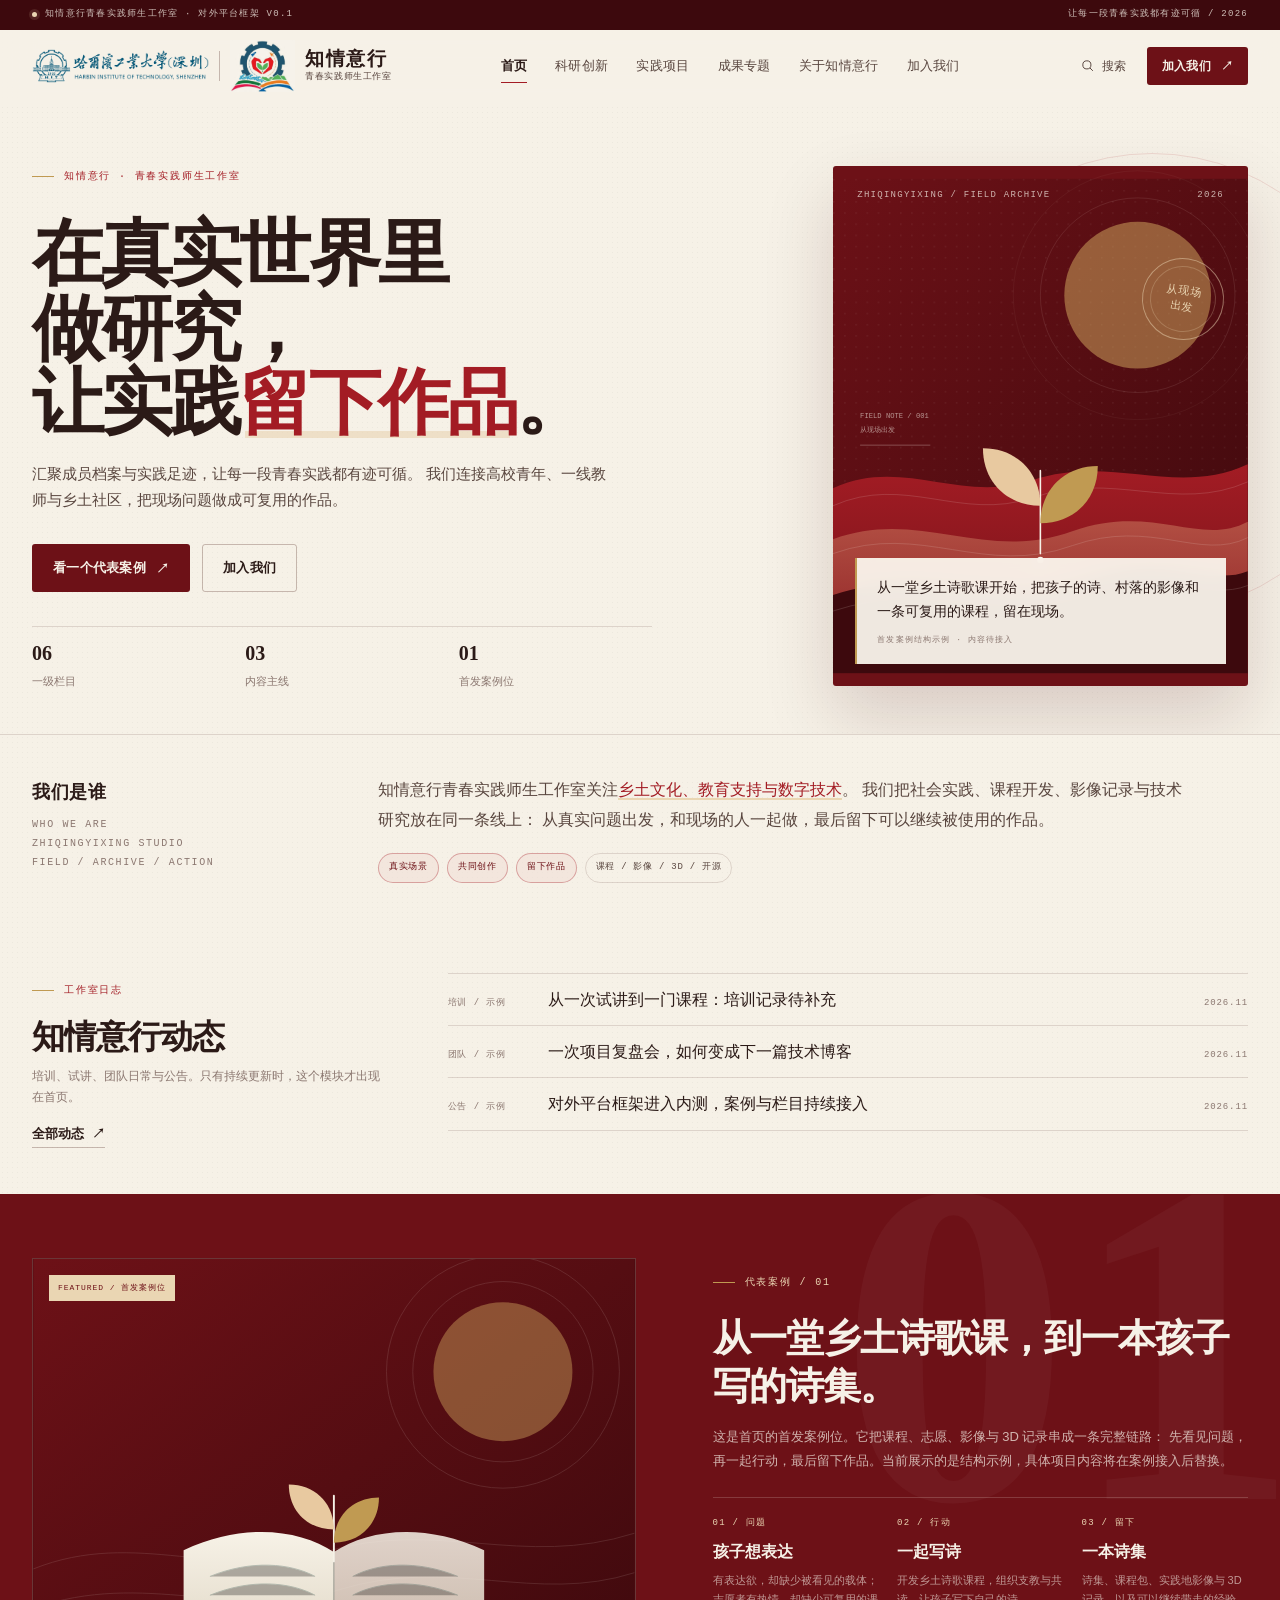
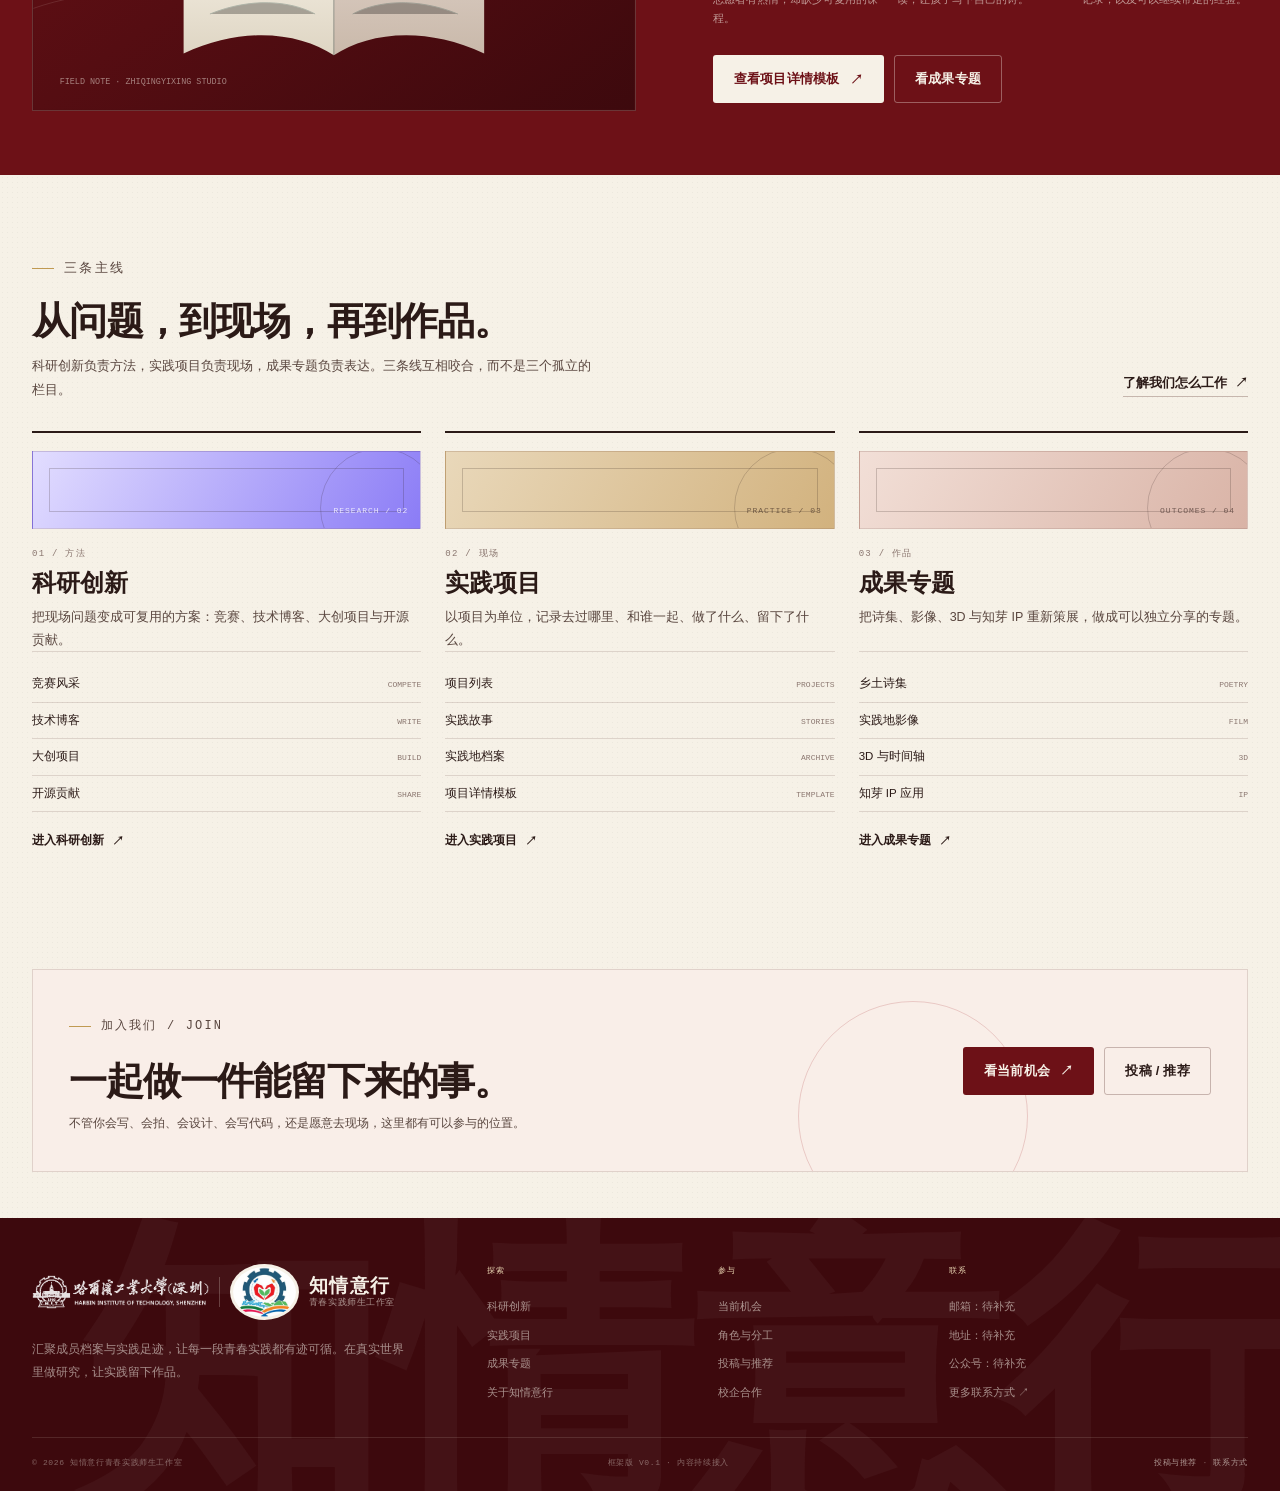
==== index.html @ 345a4bc1 "Add files via upload" ====
<!doctype html>
<html lang="zh-CN">
<head>
  <meta charset="utf-8">
  <meta name="viewport" content="width=device-width, initial-scale=1">
  <title>知情意行青春实践师生工作室 · 在真实世界里做研究，让实践留下作品</title>
  <meta name="description" content="知情意行青春实践师生工作室对外平台框架：科研创新、实践项目、成果专题、关于知情意行与加入我们。">
  <meta name="theme-color" content="#6d1117">
  <link rel="icon" href="assets/img/studio-favicon.png" type="image/png">
  <link rel="stylesheet" href="assets/css/style.css">
</head>
<body data-page="home">
  <a class="skip-link" href="#main">跳到主要内容</a>

  <div class="topline">
    <div class="container topline__inner">
      <span class="topline__status">知情意行青春实践师生工作室 · 对外平台框架 v0.1</span>
      <span>让每一段青春实践都有迹可循 / 2026</span>
    </div>
  </div>

  <header class="site-header">
    <div class="container header__inner">
      <a class="brand brand--lockup" href="index.html" aria-label="哈尔滨工业大学（深圳）知情意行青春实践师生工作室">
        <img class="brand__hitsz" src="assets/img/hitsz-logo-transparent.png" alt="" width="464" height="89">
        <img class="brand__hitsz brand__hitsz--mobile" src="assets/img/hitsz-mark.png" alt="" width="106" height="93">
        <span class="brand__divider" aria-hidden="true"></span>
        <img class="brand__mark brand__mark--studio" src="assets/img/studio-mark.png" alt="" width="698" height="557">
        <span class="brand__text">
          <span class="brand__inst">哈尔滨工业大学（深圳）</span>
          <span class="brand__name">知情意行</span>
          <span class="brand__en">青春实践师生工作室</span>
        </span>
      </a>

      <nav class="site-nav" aria-label="主导航">
        <a href="index.html" data-nav="home">首页</a>
        <a href="research.html" data-nav="research">科研创新</a>
        <a href="practice.html" data-nav="practice">实践项目</a>
        <a href="outcomes.html" data-nav="outcomes">成果专题</a>
        <a href="about.html" data-nav="about">关于知情意行</a>
        <a href="join.html" data-nav="join">加入我们</a>
      </nav>

      <div class="header-actions">
        <button class="icon-btn" type="button" data-search-open aria-label="搜索站内内容">
          <svg viewBox="0 0 24 24" fill="none" stroke="currentColor" stroke-width="1.6" aria-hidden="true">
            <circle cx="11" cy="11" r="6.5"></circle>
            <path d="m16 16 4.5 4.5"></path>
          </svg>
          <span>搜索</span>
        </button>
        <a class="btn btn--solid btn--small" href="join.html">加入我们 <span class="arrow">↗</span></a>
        <button class="menu-toggle" type="button" data-menu-open aria-label="打开菜单" aria-expanded="false" aria-controls="mobile-panel">
          <span></span><span></span>
        </button>
      </div>
    </div>
  </header>

  <div class="mobile-panel" id="mobile-panel" data-mobile-panel aria-hidden="true">
    <div class="mobile-panel__top">
      <span class="mono">知情意行 / MENU</span>
      <button class="mobile-panel__close" type="button" data-menu-close aria-label="关闭菜单">×</button>
    </div>
    <nav class="mobile-nav" aria-label="移动端主导航">
      <a href="index.html" data-nav="home">首页 <span>01</span></a>
      <a href="research.html" data-nav="research">科研创新 <span>02</span></a>
      <a href="practice.html" data-nav="practice">实践项目 <span>03</span></a>
      <a href="outcomes.html" data-nav="outcomes">成果专题 <span>04</span></a>
      <a href="about.html" data-nav="about">关于知情意行 <span>05</span></a>
      <a href="join.html" data-nav="join">加入我们 <span>06</span></a>
    </nav>
    <div class="mobile-panel__foot">
      <p>从问题到现场，再到作品。</p>
      <p>内容与案例持续接入中。</p>
    </div>
  </div>

  <div class="search-modal" data-search-modal hidden>
    <div class="search-box" role="dialog" aria-modal="true" aria-label="站内搜索">
      <div class="search-box__top">
        <p>Search / 站内搜索</p>
        <button class="search-close" type="button" data-search-close aria-label="关闭搜索">×</button>
      </div>
      <label class="sr-only" for="site-search">搜索站内内容</label>
      <input id="site-search" type="search" placeholder="搜索栏目、项目或专题…" autocomplete="off" data-search-input>
      <div class="search-results" data-search-results></div>
      <p class="form-note">按 Esc 关闭 · Ctrl / ⌘ + K 快速打开</p>
    </div>
  </div>

  <main id="main">
    <section class="hero">
      <div class="container hero__grid">
        <div class="hero__copy">
          <p class="eyebrow">知情意行 · 青春实践师生工作室</p>
          <h1 class="hero__title">
            <span>在真实世界里</span>
            <span>做研究，</span>
            <span>让实践<em>留下作品</em>。</span>
          </h1>
          <p class="hero__lead">
            汇聚成员档案与实践足迹，让每一段青春实践都有迹可循。
            我们连接高校青年、一线教师与乡土社区，把现场问题做成可复用的作品。
          </p>
          <div class="hero__actions">
            <a class="btn btn--solid" href="#featured">看一个代表案例 <span class="arrow">↗</span></a>
            <a class="btn btn--ghost" href="join.html">加入我们</a>
          </div>
          <div class="hero__meta" aria-label="平台结构">
            <div class="hero__meta-item">
              <strong>06</strong>
              <span>一级栏目</span>
            </div>
            <div class="hero__meta-item">
              <strong>03</strong>
              <span>内容主线</span>
            </div>
            <div class="hero__meta-item">
              <strong>01</strong>
              <span>首发案例位</span>
            </div>
          </div>
        </div>

        <div class="hero-art reveal" data-delay="1">
          <svg class="hero-art__svg" viewBox="0 0 520 620" role="img" aria-label="抽象田野与幼苗插画">
            <defs>
              <linearGradient id="hero-sky" x1="0" y1="0" x2="1" y2="1">
                <stop offset="0" stop-color="#6d1117"></stop>
                <stop offset="1" stop-color="#3d090d"></stop>
              </linearGradient>
              <linearGradient id="hero-hill-1" x1="0" y1="0" x2="0" y2="1">
                <stop offset="0" stop-color="#a31c24"></stop>
                <stop offset="1" stop-color="#6d1117"></stop>
              </linearGradient>
              <linearGradient id="hero-hill-2" x1="0" y1="0" x2="0" y2="1">
                <stop offset="0" stop-color="#b85a4a"></stop>
                <stop offset="1" stop-color="#8f1d22"></stop>
              </linearGradient>
              <pattern id="hero-dots" width="14" height="14" patternUnits="userSpaceOnUse">
                <circle cx="1" cy="1" r="1" fill="#f6f1e7" opacity="0.2"></circle>
              </pattern>
            </defs>

            <rect width="520" height="620" fill="url(#hero-sky)"></rect>
            <rect width="520" height="620" fill="url(#hero-dots)" opacity="0.4"></rect>

            <circle cx="382" cy="146" r="92" fill="#d6ae63" opacity="0.5"></circle>
            <circle cx="382" cy="146" r="122" fill="none" stroke="#f6f1e7" stroke-width="1" opacity="0.12"></circle>
            <circle cx="382" cy="146" r="156" fill="none" stroke="#f6f1e7" stroke-width="1" opacity="0.06"></circle>

            <path d="M0 388C88 348 158 408 250 378C350 345 430 400 520 358V620H0Z" fill="url(#hero-hill-1)"></path>
            <path d="M0 452C108 412 190 482 300 442C400 406 460 462 520 430V620H0Z" fill="url(#hero-hill-2)" opacity="0.82"></path>
            <path d="M0 522C120 482 200 542 320 502C420 468 470 512 520 492V620H0Z" fill="#3d090d"></path>

            <g fill="none" stroke="#f6f1e7" opacity="0.18">
              <path d="M0 410C90 370 160 430 250 400C350 365 430 420 520 380"></path>
              <path d="M0 470C110 430 190 500 300 460C400 425 460 480 520 450"></path>
              <path d="M0 542C120 502 200 562 320 522C420 488 470 530 520 510"></path>
            </g>

            <g transform="translate(260 338)">
              <path d="M0 132V28" fill="none" stroke="#f6f1e7" stroke-width="2" stroke-linecap="round"></path>
              <path d="M0 72C-42 72-72 42-72 0C-30 0 0 30 0 72Z" fill="#e8c9a0"></path>
              <path d="M0 94C42 94 72 64 72 22C30 22 0 52 0 94Z" fill="#c09a52"></path>
              <circle cx="0" cy="140" r="4" fill="#f6f1e7"></circle>
              <path d="M-42 160H42" stroke="#f6f1e7" stroke-width="1" opacity="0.35"></path>
            </g>

            <g fill="#f6f1e7" font-family="monospace" font-size="9" opacity="0.58">
              <text x="34" y="300">FIELD NOTE / 001</text>
              <text x="34" y="318">从现场出发</text>
            </g>
            <path d="M34 334H122" stroke="#f6f1e7" opacity="0.35"></path>
          </svg>

          <div class="hero-art__top">
            <span>ZHIQINGYIXING / FIELD ARCHIVE</span>
            <span>2026</span>
          </div>
          <div class="hero-art__stamp">从现场<br>出发</div>
          <div class="hero-art__caption">
            <p>从一堂乡土诗歌课开始，把孩子的诗、村落的影像和一条可复用的课程，留在现场。</p>
            <span>首发案例结构示例 · 内容待接入</span>
          </div>
        </div>
      </div>
    </section>

    <section class="manifesto">
      <div class="container manifesto__grid">
        <div class="manifesto__label reveal">
          <strong>我们是谁</strong>
          WHO WE ARE<br>
          ZHIQINGYIXING STUDIO<br>
          FIELD / ARCHIVE / ACTION
        </div>
        <div class="reveal" data-delay="1">
          <p class="manifesto__text">
            知情意行青春实践师生工作室关注<span class="accent">乡土文化、教育支持与数字技术</span>。
            我们把社会实践、课程开发、影像记录与技术研究放在同一条线上：
            从真实问题出发，和现场的人一起做，最后留下可以继续被使用的作品。
          </p>
          <div class="manifesto__foot">
            <span class="tag tag--teal">真实场景</span>
            <span class="tag tag--teal">共同创作</span>
            <span class="tag tag--teal">留下作品</span>
            <span class="tag">课程 / 影像 / 3D / 开源</span>
          </div>
        </div>
      </div>
    </section>

    <section class="section section--tight">
      <div class="container notes__grid">
        <div class="reveal">
          <p class="eyebrow">工作室日志</p>
          <h2 class="notes__title">知情意行动态</h2>
          <p class="notes__intro">培训、试讲、团队日常与公告。只有持续更新时，这个模块才出现在首页。</p>
          <a class="text-link" style="margin-top: 14px;" href="about.html#notes">全部动态 <span class="arrow">↗</span></a>
        </div>
        <div class="reveal" data-delay="1">
          <a class="note-row" href="about.html#notes">
            <span class="note-row__type">培训 / 示例</span>
            <span class="note-row__title">从一次试讲到一门课程：培训记录待补充</span>
            <span class="note-row__date">2026.11</span>
          </a>
          <a class="note-row" href="about.html#notes">
            <span class="note-row__type">团队 / 示例</span>
            <span class="note-row__title">一次项目复盘会，如何变成下一篇技术博客</span>
            <span class="note-row__date">2026.11</span>
          </a>
          <a class="note-row" href="about.html#notes">
            <span class="note-row__type">公告 / 示例</span>
            <span class="note-row__title">对外平台框架进入内测，案例与栏目持续接入</span>
            <span class="note-row__date">2026.11</span>
          </a>
        </div>
      </div>
    </section>

    <section class="featured" id="featured">
      <div class="container">
        <div class="featured__grid">
          <div class="featured__visual reveal">
            <span class="featured__visual-label">Featured / 首发案例位</span>
            <svg viewBox="0 0 640 480" role="img" aria-label="书本与幼苗的抽象插画">
              <defs>
                <linearGradient id="book-bg" x1="0" y1="0" x2="1" y2="1">
                  <stop offset="0" stop-color="#6d1117"></stop>
                  <stop offset="1" stop-color="#3d090d"></stop>
                </linearGradient>
                <linearGradient id="page" x1="0" y1="0" x2="0" y2="1">
                  <stop offset="0" stop-color="#f7f2e7"></stop>
                  <stop offset="1" stop-color="#ded5c3"></stop>
                </linearGradient>
              </defs>
              <rect width="640" height="480" fill="url(#book-bg)"></rect>
              <circle cx="500" cy="120" r="74" fill="#d6ae63" opacity="0.42"></circle>
              <g stroke="#f6f1e7" opacity="0.12" fill="none">
                <circle cx="500" cy="120" r="96"></circle>
                <circle cx="500" cy="120" r="124"></circle>
                <path d="M0 330C110 286 202 344 310 312C430 276 520 330 640 292"></path>
                <path d="M0 372C120 330 214 386 326 352C444 316 534 368 640 334"></path>
              </g>
              <g transform="translate(320 310)">
                <path d="M-160 0C-96-30-36-22 0 2V112C-36 88-96 80-160 110Z" fill="url(#page)"></path>
                <path d="M160 0C96-30 36-22 0 2V112C36 88 96 80 160 110Z" fill="url(#page)" opacity="0.86"></path>
                <path d="M0 2V112" stroke="#173e3a" stroke-width="1" opacity="0.35"></path>
                <g stroke="#173e3a" opacity="0.28" stroke-width="1">
                  <path d="M-132 28C-88 10-46 14-20 28"></path>
                  <path d="M-132 48C-88 30-46 34-20 48"></path>
                  <path d="M-132 68C-88 50-46 54-20 68"></path>
                  <path d="M20 28C46 14 88 10 132 28"></path>
                  <path d="M20 48C46 34 88 30 132 48"></path>
                  <path d="M20 68C46 54 88 50 132 68"></path>
                </g>
                <g transform="translate(0 -58)">
                  <path d="M0 70V0" stroke="#f6f1e7" stroke-width="2" stroke-linecap="round"></path>
                  <path d="M0 36C-28 36-48 16-48-12C-20-12 0 8 0 36Z" fill="#e8c9a0"></path>
                  <path d="M0 50C28 50 48 30 48 2C20 2 0 22 0 50Z" fill="#c09a52"></path>
                </g>
              </g>
              <g fill="#f6f1e7" opacity="0.5" font-family="monospace" font-size="9">
                <text x="28" y="34">CASE 01 / 乡土诗歌课程</text>
                <text x="28" y="452">FIELD NOTE · ZHIQINGYIXING STUDIO</text>
              </g>
            </svg>
          </div>

          <div class="featured__copy reveal" data-delay="1">
            <p class="eyebrow eyebrow--light">代表案例 / 01</p>
            <h2>从一堂乡土诗歌课，到一本孩子写的诗集。</h2>
            <p class="featured__lead">
              这是首页的首发案例位。它把课程、志愿、影像与 3D 记录串成一条完整链路：
              先看见问题，再一起行动，最后留下作品。当前展示的是结构示例，具体项目内容将在案例接入后替换。
            </p>
            <div class="featured__steps">
              <div class="featured__step">
                <span>01 / 问题</span>
                <h3>孩子想表达</h3>
                <p>有表达欲，却缺少被看见的载体；志愿者有热情，却缺少可复用的课程。</p>
              </div>
              <div class="featured__step">
                <span>02 / 行动</span>
                <h3>一起写诗</h3>
                <p>开发乡土诗歌课程，组织支教与共读，让孩子写下自己的诗。</p>
              </div>
              <div class="featured__step">
                <span>03 / 留下</span>
                <h3>一本诗集</h3>
                <p>诗集、课程包、实践地影像与 3D 记录，以及可以继续带走的经验。</p>
              </div>
            </div>
            <div class="featured__actions">
              <a class="btn btn--light" href="project-detail.html">查看项目详情模板 <span class="arrow">↗</span></a>
              <a class="btn btn--outline-light" href="outcomes.html">看成果专题</a>
            </div>
          </div>
        </div>
      </div>
    </section>

    <section class="section">
      <div class="container">
        <div class="section-head">
          <div class="section-head__main">
            <p class="eyebrow">三条主线</p>
            <h2>从问题，到现场，再到作品。</h2>
            <p>科研创新负责方法，实践项目负责现场，成果专题负责表达。三条线互相咬合，而不是三个孤立的栏目。</p>
          </div>
          <a class="text-link section-head__link" href="about.html#story">了解我们怎么工作 <span class="arrow">↗</span></a>
        </div>

        <div class="lines-grid">
          <article class="line-card reveal">
            <div class="line-card__band line-card__band--research"><span>RESEARCH / 02</span></div>
            <span class="line-card__num">01 / 方法</span>
            <h3>科研创新</h3>
            <p class="line-card__desc">把现场问题变成可复用的方案：竞赛、技术博客、大创项目与开源贡献。</p>
            <div class="line-card__list">
              <a href="research.html#competition">竞赛风采 <span>COMPETE</span></a>
              <a href="research.html#blog">技术博客 <span>WRITE</span></a>
              <a href="research.html#innovation">大创项目 <span>BUILD</span></a>
              <a href="research.html#open-source">开源贡献 <span>SHARE</span></a>
            </div>
            <a class="line-card__link" href="research.html">进入科研创新 <span class="arrow">↗</span></a>
          </article>

          <article class="line-card reveal" data-delay="1">
            <div class="line-card__band line-card__band--practice"><span>PRACTICE / 03</span></div>
            <span class="line-card__num">02 / 现场</span>
            <h3>实践项目</h3>
            <p class="line-card__desc">以项目为单位，记录去过哪里、和谁一起、做了什么、留下了什么。</p>
            <div class="line-card__list">
              <a href="practice.html#projects">项目列表 <span>PROJECTS</span></a>
              <a href="practice.html#stories">实践故事 <span>STORIES</span></a>
              <a href="practice.html#archive">实践地档案 <span>ARCHIVE</span></a>
              <a href="project-detail.html">项目详情模板 <span>TEMPLATE</span></a>
            </div>
            <a class="line-card__link" href="practice.html">进入实践项目 <span class="arrow">↗</span></a>
          </article>

          <article class="line-card reveal" data-delay="2">
            <div class="line-card__band line-card__band--outcomes"><span>OUTCOMES / 04</span></div>
            <span class="line-card__num">03 / 作品</span>
            <h3>成果专题</h3>
            <p class="line-card__desc">把诗集、影像、3D 与知芽 IP 重新策展，做成可以独立分享的专题。</p>
            <div class="line-card__list">
              <a href="outcomes.html#poetry">乡土诗集 <span>POETRY</span></a>
              <a href="outcomes.html#specials">实践地影像 <span>FILM</span></a>
              <a href="outcomes.html#specials">3D 与时间轴 <span>3D</span></a>
              <a href="outcomes.html#specials">知芽 IP 应用 <span>IP</span></a>
            </div>
            <a class="line-card__link" href="outcomes.html">进入成果专题 <span class="arrow">↗</span></a>
          </article>
        </div>
      </div>
    </section>

    

    

    <section class="section section--tight">
      <div class="container">
        <div class="join-band reveal">
          <div>
            <p class="eyebrow">加入我们 / Join</p>
            <h2>一起做一件能留下来的事。</h2>
            <p>不管你会写、会拍、会设计、会写代码，还是愿意去现场，这里都有可以参与的位置。</p>
          </div>
          <div class="join-band__actions">
            <a class="btn btn--solid" href="join.html">看当前机会 <span class="arrow">↗</span></a>
            <a class="btn btn--ghost" href="join.html#submit">投稿 / 推荐</a>
          </div>
        </div>
      </div>
    </section>
  </main>

  <footer class="site-footer">
    <div class="container">
      <div class="footer__grid">
        <div class="footer__brand">
          <a class="brand brand--lockup" href="index.html" aria-label="哈尔滨工业大学（深圳）知情意行青春实践师生工作室">
        <img class="brand__hitsz" src="assets/img/hitsz-logo-transparent.png" alt="" width="464" height="89">
        <img class="brand__hitsz brand__hitsz--mobile" src="assets/img/hitsz-mark.png" alt="" width="106" height="93">
        <span class="brand__divider" aria-hidden="true"></span>
        <img class="brand__mark brand__mark--studio" src="assets/img/studio-mark.png" alt="" width="698" height="557">
        <span class="brand__text">
          <span class="brand__inst">哈尔滨工业大学（深圳）</span>
          <span class="brand__name">知情意行</span>
          <span class="brand__en">青春实践师生工作室</span>
        </span>
      </a>
          <p>汇聚成员档案与实践足迹，让每一段青春实践都有迹可循。在真实世界里做研究，让实践留下作品。</p>
        </div>
        <div class="footer__col">
          <h3>探索</h3>
          <a href="research.html">科研创新</a>
          <a href="practice.html">实践项目</a>
          <a href="outcomes.html">成果专题</a>
          <a href="about.html">关于知情意行</a>
        </div>
        <div class="footer__col">
          <h3>参与</h3>
          <a href="join.html#opportunities">当前机会</a>
          <a href="join.html#roles">角色与分工</a>
          <a href="join.html#submit">投稿与推荐</a>
          <a href="join.html#cooperation">校企合作</a>
        </div>
        <div class="footer__col">
          <h3>联系</h3>
          <p>邮箱：待补充</p>
          <p>地址：待补充</p>
          <p>公众号：待补充</p>
          <a href="about.html#contact">更多联系方式 <span class="arrow">↗</span></a>
        </div>
      </div>
      <div class="footer__bottom">
        <span>© <span data-year>2026</span> 知情意行青春实践师生工作室</span>
        <span>框架版 v0.1 · 内容持续接入</span>
        <span><a href="join.html#submit">投稿与推荐</a> · <a href="about.html#contact">联系方式</a></span>
      </div>
    </div>
  </footer>

  <script src="assets/js/site.js"></script>
</body>
</html>
---- assets/css/style.css ----
/* =========================================================
   知情意行青春实践师生工作室 · 对外平台
   Design system / 2026
   ========================================================= */

:root {
  /* 主品牌：党建红 + 暖金 + 纸张底色 */
  --paper: #f6f1e7;
  --paper-2: #fbf7ee;
  --paper-3: #eee3d2;
  --ink: #2b1a17;
  --ink-soft: #59463f;
  --muted: #8b7770;
  --teal: #a31c24;
  --teal-deep: #6d1117;
  --teal-deeper: #3d090d;
  --mint: #f0dcd5;
  --mint-2: #f9eee8;
  --gold: #c09a52;
  --gold-soft: #ead6b3;
  --clay: #a33a2b;
  --line: rgba(72, 30, 24, 0.14);
  --line-strong: rgba(72, 30, 24, 0.28);
  --white: #fff;
  --serif: "Songti SC", "STSong", "Noto Serif CJK SC", "Source Han Serif SC", "SimSun", serif;
  --sans: "PingFang SC", "Hiragino Sans GB", "Microsoft YaHei", "Noto Sans CJK SC", "Helvetica Neue", Arial, sans-serif;
  --mono: "SFMono-Regular", "Cascadia Mono", Consolas, "Liberation Mono", monospace;
  --container: 1240px;
  --gutter: 32px;
  --header-h: 72px;
  --radius: 3px;
  --ease: cubic-bezier(0.22, 1, 0.36, 1);
}

*,
*::before,
*::after {
  box-sizing: border-box;
}

html {
  scroll-behavior: smooth;
  scroll-padding-top: calc(var(--header-h) + 24px);
}

body {
  margin: 0;
  color: var(--ink);
  background-color: var(--paper);
  background-image: radial-gradient(rgba(43, 26, 23, 0.045) 0.55px, transparent 0.55px);
  background-size: 5px 5px;
  font-family: var(--sans);
  font-size: 15.5px;
  line-height: 1.7;
  -webkit-font-smoothing: antialiased;
  text-rendering: optimizeLegibility;
  overflow-x: hidden;
}

body.nav-open,
body.search-open {
  overflow: hidden;
}

::selection {
  color: var(--paper);
  background: var(--teal);
}

img,
svg {
  display: block;
  max-width: 100%;
}

a {
  color: inherit;
  text-decoration: none;
}

button,
input,
select,
textarea {
  font: inherit;
  color: inherit;
}

button {
  cursor: pointer;
}

h1,
h2,
h3,
h4,
p,
figure,
blockquote {
  margin: 0;
}

ul,
ol {
  margin: 0;
  padding: 0;
  list-style: none;
}

em {
  font-style: normal;
}

code {
  padding: 1px 4px;
  border-radius: 2px;
  background: rgba(43, 26, 23, 0.07);
  font-family: var(--mono);
  font-size: 0.9em;
}

:focus-visible {
  outline: 2px solid var(--gold);
  outline-offset: 4px;
}

/* ---------- utilities ---------- */

.container {
  width: min(var(--container), calc(100% - var(--gutter) * 2));
  margin-inline: auto;
}

.section {
  padding: 72px 0;
}

.section--tight {
  padding: 46px 0;
}

.section--dark {
  color: var(--paper);
  background: var(--teal-deep);
}

.section--mint {
  background: var(--mint-2);
}

.sr-only {
  position: absolute;
  width: 1px;
  height: 1px;
  padding: 0;
  margin: -1px;
  overflow: hidden;
  clip: rect(0, 0, 0, 0);
  white-space: nowrap;
  border: 0;
}

.skip-link {
  position: fixed;
  top: 10px;
  left: 10px;
  z-index: 200;
  padding: 10px 14px;
  color: var(--paper);
  background: var(--ink);
  transform: translateY(-160%);
  transition: transform 0.2s ease;
}

.skip-link:focus {
  transform: translateY(0);
}

.mono {
  font-family: var(--mono);
  font-size: 10px;
  letter-spacing: 0.16em;
  text-transform: uppercase;
}

.eyebrow {
  display: inline-flex;
  align-items: center;
  gap: 10px;
  margin-bottom: 18px;
  color: var(--teal);
  font-family: var(--mono);
  font-size: 10px;
  letter-spacing: 0.18em;
  text-transform: uppercase;
}

.eyebrow::before {
  width: 22px;
  height: 1px;
  content: "";
  background: var(--gold);
}

.eyebrow--light {
  color: var(--gold-soft);
}

.eyebrow--light::before {
  background: var(--gold);
}

.muted {
  color: var(--muted);
}

.text-link {
  display: inline-flex;
  align-items: center;
  gap: 8px;
  padding-bottom: 2px;
  border-bottom: 1px solid var(--line-strong);
  font-size: 13px;
  font-weight: 600;
  transition: color 0.25s ease, border-color 0.25s ease;
}

.text-link:hover {
  color: var(--teal);
  border-color: var(--teal);
}

.arrow {
  display: inline-block;
  font-family: var(--sans);
  line-height: 1;
  transition: transform 0.3s var(--ease);
}

a:hover .arrow,
button:hover .arrow {
  transform: translate(3px, -3px);
}

.tag {
  display: inline-flex;
  align-items: center;
  gap: 6px;
  padding: 6px 10px;
  border: 1px solid var(--line);
  border-radius: 999px;
  color: var(--ink-soft);
  font-family: var(--mono);
  font-size: 9px;
  letter-spacing: 0.08em;
  text-transform: uppercase;
}

.tag--gold {
  color: #7a5724;
  border-color: rgba(181, 138, 74, 0.4);
  background: rgba(234, 214, 179, 0.28);
}

.tag--teal {
  color: var(--teal-deep);
  border-color: rgba(163, 28, 36, 0.34);
  background: rgba(240, 220, 213, 0.55);
}

.detail-hero .tag,
.featured .tag,
.ip-panel .tag {
  color: var(--gold-soft);
  border-color: rgba(234, 214, 179, 0.42);
  background: rgba(234, 214, 179, 0.1);
}

.badge-dot {
  width: 5px;
  height: 5px;
  border-radius: 50%;
  background: currentColor;
}

.rule {
  height: 1px;
  border: 0;
  background: var(--line);
}

/* ---------- reveal ---------- */

.reveal {
  opacity: 1;
  transform: none;
}

/* ---------- top line ---------- */

.topline {
  color: rgba(246, 241, 231, 0.78);
  background: var(--teal-deeper);
  font-family: var(--mono);
  font-size: 9px;
  letter-spacing: 0.14em;
  text-transform: uppercase;
}

.topline__inner {
  display: flex;
  align-items: center;
  justify-content: space-between;
  gap: 24px;
  min-height: 30px;
}

.topline__status {
  display: inline-flex;
  align-items: center;
  gap: 8px;
}

.topline__status::before {
  width: 5px;
  height: 5px;
  content: "";
  border-radius: 50%;
  background: var(--gold-soft);
  box-shadow: 0 0 0 3px rgba(234, 214, 179, 0.12);
}

/* ---------- header ---------- */

.site-header {
  position: sticky;
  top: 0;
  z-index: 60;
  border-bottom: 1px solid transparent;
  background: rgba(246, 241, 231, 0.84);
  backdrop-filter: blur(16px);
  transition: border-color 0.25s ease, background 0.25s ease;
}

.site-header.is-scrolled {
  border-color: var(--line);
  background: rgba(246, 241, 231, 0.94);
}

.header__inner {
  display: flex;
  align-items: center;
  justify-content: space-between;
  gap: 28px;
  min-height: var(--header-h);
}

.brand {
  display: inline-flex;
  align-items: center;
  gap: 12px;
  flex: 0 0 auto;
}

.brand__mark {
  width: 38px;
  height: 38px;
}

.brand__text {
  display: flex;
  flex-direction: column;
  line-height: 1.1;
}

.brand__name {
  font-family: var(--serif);
  font-size: 18px;
  font-weight: 700;
  letter-spacing: 0.06em;
}

.brand__en {
  margin-top: 4px;
  color: var(--muted);
  font-family: var(--mono);
  font-size: 8px;
  letter-spacing: 0.18em;
  text-transform: uppercase;
}

.brand--lockup {
  gap: 10px;
}

.brand__hitsz {
  width: auto;
  height: 34px;
  flex: 0 0 auto;
  mix-blend-mode: multiply;
}

.brand__hitsz--mobile {
  display: none;
  height: 30px;
}

.brand__divider {
  width: 1px;
  height: 30px;
  flex: 0 0 auto;
  background: var(--line-strong);
}

.brand__inst {
  display: none;
  color: var(--muted);
  font-family: var(--mono);
  font-size: 7px;
  line-height: 1.4;
  letter-spacing: 0.04em;
}

.brand__mark--studio {
  width: auto;
  height: 52px;
  flex: 0 0 auto;
  mix-blend-mode: multiply;
}

.brand--lockup .brand__name {
  font-size: 19px;
  letter-spacing: 0.08em;
}

.brand--lockup .brand__en {
  margin-top: 3px;
  color: var(--ink-soft);
  font-size: 9px;
  letter-spacing: 0.06em;
  text-transform: none;
}

.site-nav {
  display: flex;
  align-items: center;
  gap: clamp(18px, 2.2vw, 34px);
}

.site-nav a {
  position: relative;
  padding: 8px 0;
  color: var(--ink-soft);
  font-size: 13px;
  letter-spacing: 0.02em;
  white-space: nowrap;
}

.site-nav a::after {
  position: absolute;
  right: 0;
  bottom: 2px;
  left: 0;
  height: 1px;
  content: "";
  background: var(--teal);
  transform: scaleX(0);
  transform-origin: right;
  transition: transform 0.3s var(--ease);
}

.site-nav a:hover {
  color: var(--ink);
}

.site-nav a:hover::after,
.site-nav a[aria-current="page"]::after {
  transform: scaleX(1);
  transform-origin: left;
}

.site-nav a[aria-current="page"] {
  color: var(--ink);
  font-weight: 600;
}

.header-actions {
  display: flex;
  align-items: center;
  gap: 10px;
  flex: 0 0 auto;
}

.icon-btn {
  display: inline-flex;
  align-items: center;
  gap: 7px;
  padding: 9px 10px;
  border: 1px solid transparent;
  border-radius: var(--radius);
  color: var(--ink-soft);
  background: transparent;
  font-size: 12px;
  transition: border-color 0.2s ease, color 0.2s ease;
}

.icon-btn:hover {
  color: var(--ink);
  border-color: var(--line);
}

.icon-btn svg {
  width: 15px;
  height: 15px;
}

.menu-toggle {
  display: none;
  width: 42px;
  height: 42px;
  border: 1px solid var(--line-strong);
  border-radius: var(--radius);
  background: transparent;
}

.menu-toggle span {
  display: block;
  width: 16px;
  height: 1px;
  margin: 4px auto;
  background: var(--ink);
  transition: transform 0.3s ease, opacity 0.3s ease;
}

/* ---------- buttons ---------- */

.btn {
  display: inline-flex;
  align-items: center;
  justify-content: center;
  gap: 10px;
  min-height: 48px;
  padding: 0 20px;
  border: 1px solid transparent;
  border-radius: var(--radius);
  font-size: 13px;
  font-weight: 600;
  letter-spacing: 0.02em;
  white-space: nowrap;
  transition: color 0.25s ease, background 0.25s ease, border-color 0.25s ease, transform 0.25s var(--ease);
}

.btn:hover {
  transform: translateY(-2px);
}

.btn--solid {
  color: var(--paper);
  background: var(--teal-deep);
}

.btn--solid:hover {
  background: var(--teal);
}

.btn--ghost {
  color: var(--ink);
  border-color: var(--line-strong);
  background: transparent;
}

.btn--ghost:hover {
  border-color: var(--ink);
  background: rgba(43, 26, 23, 0.04);
}

.btn--light {
  color: var(--teal-deep);
  background: var(--paper);
}

.btn--light:hover {
  background: var(--mint);
}

.btn--outline-light {
  color: var(--paper);
  border-color: rgba(246, 241, 231, 0.35);
  background: transparent;
}

.btn--outline-light:hover {
  border-color: var(--paper);
  background: rgba(246, 241, 231, 0.08);
}

.btn--small {
  min-height: 38px;
  padding: 0 14px;
  font-size: 12px;
}

.btn--block {
  width: 100%;
}

/* ---------- mobile panel ---------- */

.mobile-panel {
  position: fixed;
  inset: 0;
  z-index: 80;
  display: flex;
  flex-direction: column;
  padding: 20px var(--gutter) 32px;
  color: var(--paper);
  background: var(--teal-deep);
  visibility: hidden;
  opacity: 0;
  transform: translateY(-12px);
  transition: opacity 0.3s ease, transform 0.4s var(--ease), visibility 0.3s;
}

.mobile-panel.is-open {
  visibility: visible;
  opacity: 1;
  transform: none;
}

.mobile-panel__top {
  display: flex;
  align-items: center;
  justify-content: space-between;
  padding-bottom: 22px;
  border-bottom: 1px solid rgba(246, 241, 231, 0.18);
}

.mobile-panel__close {
  width: 42px;
  height: 42px;
  color: var(--paper);
  border: 1px solid rgba(246, 241, 231, 0.3);
  border-radius: 50%;
  background: transparent;
  font-size: 20px;
  line-height: 1;
}

.mobile-nav {
  display: flex;
  flex-direction: column;
  margin-top: 12px;
}

.mobile-nav a {
  display: flex;
  align-items: baseline;
  justify-content: space-between;
  padding: 16px 0;
  border-bottom: 1px solid rgba(246, 241, 231, 0.14);
  font-family: var(--serif);
  font-size: 28px;
}

.mobile-nav a span {
  color: var(--gold-soft);
  font-family: var(--mono);
  font-size: 9px;
  letter-spacing: 0.12em;
}

.mobile-panel__foot {
  margin-top: auto;
  padding-top: 26px;
  color: rgba(246, 241, 231, 0.6);
  font-size: 12px;
}

/* ---------- hero ---------- */

.hero {
  position: relative;
  padding: 56px 0 40px;
  overflow: hidden;
}

.hero::before {
  position: absolute;
  top: 8%;
  right: -8%;
  width: 36vw;
  height: 36vw;
  min-width: 340px;
  min-height: 340px;
  content: "";
  border: 1px solid rgba(163, 28, 36, 0.12);
  border-radius: 50%;
  pointer-events: none;
}

.hero__grid {
  position: relative;
  z-index: 1;
  display: grid;
  grid-template-columns: minmax(0, 1.28fr) minmax(340px, 0.72fr);
  gap: clamp(36px, 5vw, 64px);
  align-items: center;
}

.hero__title {
  max-width: 780px;
  margin: 14px 0 20px;
  font-family: var(--serif);
  font-size: clamp(3.1rem, 5.6vw, 5.1rem);
  font-weight: 600;
  line-height: 1.04;
  letter-spacing: -0.04em;
}

.hero__title span {
  display: block;
}

.hero__title em {
  position: relative;
  isolation: isolate;
  color: var(--teal);
}

.hero__title em::after {
  position: absolute;
  right: 2%;
  bottom: 6%;
  left: 2%;
  height: 7px;
  content: "";
  background: var(--gold-soft);
  opacity: 0.62;
  z-index: -1;
}

.hero__lead {
  max-width: 36rem;
  color: var(--ink-soft);
  font-size: 14.5px;
  line-height: 1.85;
}

.hero__actions {
  display: flex;
  flex-wrap: wrap;
  gap: 12px;
  margin-top: 30px;
}

.hero__meta {
  display: grid;
  grid-template-columns: repeat(3, 1fr);
  gap: 20px;
  max-width: 620px;
  margin-top: 34px;
  padding-top: 14px;
  border-top: 1px solid var(--line);
}

.hero__meta-item strong {
  display: block;
  margin-bottom: 2px;
  font-family: var(--serif);
  font-size: 20px;
  font-weight: 600;
  line-height: 1.2;
}

.hero__meta-item span {
  color: var(--muted);
  font-size: 11px;
}

.hero-art {
  position: relative;
  min-height: 520px;
  overflow: hidden;
  border-radius: var(--radius);
  background: var(--teal-deep);
  box-shadow: 0 30px 70px rgba(61, 9, 13, 0.16);
}

.hero-art__svg {
  position: absolute;
  inset: 0;
  width: 100%;
  height: 100%;
}

.hero-art__top {
  position: absolute;
  top: 22px;
  right: 24px;
  left: 24px;
  z-index: 2;
  display: flex;
  justify-content: space-between;
  color: rgba(246, 241, 231, 0.72);
  font-family: var(--mono);
  font-size: 9px;
  letter-spacing: 0.14em;
}

.hero-art__stamp {
  position: absolute;
  top: 92px;
  right: 24px;
  z-index: 2;
  display: grid;
  place-items: center;
  width: 82px;
  height: 82px;
  color: var(--gold-soft);
  border: 1px solid rgba(234, 214, 179, 0.5);
  border-radius: 50%;
  font-family: var(--serif);
  font-size: 11px;
  line-height: 1.45;
  letter-spacing: 0.08em;
  text-align: center;
  transform: rotate(8deg);
}

.hero-art__stamp::before {
  position: absolute;
  inset: 7px;
  content: "";
  border: 1px solid rgba(234, 214, 179, 0.25);
  border-radius: 50%;
}

.hero-art__caption {
  position: absolute;
  right: 22px;
  bottom: 22px;
  left: 22px;
  z-index: 2;
  padding: 18px 20px;
  color: var(--ink);
  background: rgba(251, 247, 238, 0.94);
  border-left: 2px solid var(--gold);
  backdrop-filter: blur(8px);
}

.hero-art__caption p {
  font-family: var(--serif);
  font-size: 14px;
  line-height: 1.75;
}

.hero-art__caption span {
  display: block;
  margin-top: 8px;
  color: var(--muted);
  font-family: var(--mono);
  font-size: 8px;
  letter-spacing: 0.14em;
  text-transform: uppercase;
}

/* ---------- manifesto ---------- */

.manifesto {
  padding: 40px 0 44px;
  border-top: 1px solid var(--line);
}

.manifesto__grid {
  display: grid;
  grid-template-columns: 0.5fr 1.5fr;
  gap: clamp(28px, 5vw, 56px);
  align-items: start;
}

.manifesto__label {
  color: var(--muted);
  font-family: var(--mono);
  font-size: 10px;
  letter-spacing: 0.16em;
  line-height: 1.9;
  text-transform: uppercase;
}

.manifesto__label strong {
  display: block;
  margin-bottom: 6px;
  color: var(--ink);
  font-family: var(--serif);
  font-size: 18px;
  font-weight: 600;
  letter-spacing: 0.04em;
  text-transform: none;
}

.manifesto__text {
  max-width: 820px;
  color: var(--ink-soft);
  font-family: var(--sans);
  font-size: 16px;
  font-weight: 400;
  line-height: 1.9;
  letter-spacing: 0;
}

.manifesto__text .accent {
  color: var(--teal);
  border-bottom: 2px solid var(--gold-soft);
}

.manifesto__foot {
  display: flex;
  flex-wrap: wrap;
  gap: 8px;
  margin-top: 18px;
}

/* ---------- section head ---------- */

.section-head {
  display: flex;
  align-items: flex-end;
  justify-content: space-between;
  gap: 28px;
  margin-bottom: 30px;
}

.section-head__main {
  max-width: 720px;
}

.section-head h2 {
  font-family: var(--serif);
  font-size: clamp(1.8rem, 3vw, 2.6rem);
  font-weight: 600;
  line-height: 1.2;
  letter-spacing: -0.03em;
}

.section-head p {
  max-width: 560px;
  margin-top: 10px;
  color: var(--ink-soft);
  font-size: 13px;
  line-height: 1.8;
}

.section-head__link {
  flex: 0 0 auto;
  margin-bottom: 4px;
}

.section-head--light h2 {
  color: var(--paper);
}

.section-head--light p {
  color: rgba(246, 241, 231, 0.66);
}

.section-head--light .text-link {
  color: var(--paper);
  border-color: rgba(246, 241, 231, 0.4);
}

.section-head--light .text-link:hover {
  color: var(--gold-soft);
  border-color: var(--gold-soft);
}

/* ---------- featured case ---------- */

.featured {
  position: relative;
  padding: 64px 0;
  overflow: hidden;
  color: var(--paper);
  background: var(--teal-deep);
}

.featured::before {
  position: absolute;
  top: -80px;
  right: -20px;
  content: "01";
  color: rgba(246, 241, 231, 0.035);
  font-family: var(--serif);
  font-size: 36vw;
  font-weight: 700;
  line-height: 1;
  pointer-events: none;
}

.featured__grid {
  position: relative;
  z-index: 1;
  display: grid;
  grid-template-columns: 1.06fr 0.94fr;
  gap: clamp(40px, 6vw, 80px);
  align-items: center;
}

.featured__visual {
  position: relative;
  aspect-ratio: 4 / 3;
  overflow: hidden;
  border: 1px solid rgba(246, 241, 231, 0.18);
  background: #4a0c10;
}

.featured__visual svg {
  width: 100%;
  height: 100%;
}

.featured__visual-label {
  position: absolute;
  top: 16px;
  left: 16px;
  z-index: 2;
  padding: 6px 9px;
  color: var(--teal-deep);
  background: var(--gold-soft);
  font-family: var(--mono);
  font-size: 8px;
  letter-spacing: 0.12em;
  text-transform: uppercase;
}

.featured__visual .visual__word {
  font-size: clamp(80px, 11vw, 150px);
  opacity: 0.5;
}

.featured__copy h2 {
  max-width: 640px;
  margin: 6px 0 14px;
  font-family: var(--serif);
  font-size: clamp(1.9rem, 3vw, 2.8rem);
  font-weight: 600;
  line-height: 1.24;
  letter-spacing: -0.03em;
}

.featured__lead {
  max-width: 48rem;
  color: rgba(246, 241, 231, 0.72);
  font-size: 13px;
  line-height: 1.85;
}

.featured__steps {
  display: grid;
  grid-template-columns: repeat(3, 1fr);
  gap: 18px;
  margin-top: 24px;
  padding-top: 18px;
  border-top: 1px solid rgba(246, 241, 231, 0.18);
}

.featured__step span {
  display: block;
  margin-bottom: 7px;
  color: var(--gold-soft);
  font-family: var(--mono);
  font-size: 9px;
  letter-spacing: 0.14em;
}

.featured__step h3 {
  margin-bottom: 6px;
  font-family: var(--serif);
  font-size: 16px;
  font-weight: 600;
}

.featured__step p {
  color: rgba(246, 241, 231, 0.6);
  font-size: 11px;
  line-height: 1.7;
}

.featured__actions {
  display: flex;
  flex-wrap: wrap;
  gap: 10px;
  margin-top: 28px;
}

/* ---------- three lines ---------- */

.lines-grid {
  display: grid;
  grid-template-columns: repeat(3, 1fr);
  gap: 24px;
}

.line-card {
  display: flex;
  flex-direction: column;
  min-height: 340px;
  padding-top: 18px;
  border-top: 2px solid var(--ink);
}

.line-card__band {
  position: relative;
  height: 78px;
  margin-bottom: 18px;
  overflow: hidden;
  border: 1px solid var(--line);
  background: var(--mint-2);
}

.line-card__band::before,
.line-card__band::after {
  position: absolute;
  content: "";
}

.line-card__band::before {
  inset: 16px;
  border: 1px solid rgba(43, 26, 23, 0.2);
}

.line-card__band::after {
  right: -20px;
  bottom: -40px;
  width: 120px;
  height: 120px;
  border: 1px solid rgba(43, 26, 23, 0.18);
  border-radius: 50%;
}

.line-card__band--research {
  background: linear-gradient(120deg, #f2dfd7 0%, #d9b3a6 100%);
}

.line-card__band--practice {
  background: linear-gradient(120deg, #e9d8ba 0%, #d2b27e 100%);
}

.line-card__band--outcomes {
  background: linear-gradient(120deg, #f2dfd7 0%, #d9b3a6 100%);
}

.line-card__band span {
  position: absolute;
  right: 12px;
  bottom: 10px;
  z-index: 1;
  color: rgba(43, 26, 23, 0.58);
  font-family: var(--mono);
  font-size: 8px;
  letter-spacing: 0.12em;
}

.line-card__num {
  color: var(--muted);
  font-family: var(--mono);
  font-size: 9px;
  letter-spacing: 0.14em;
}

.line-card h3 {
  margin: 6px 0 8px;
  font-family: var(--serif);
  font-size: 24px;
  font-weight: 600;
  line-height: 1.25;
}

.line-card__desc {
  color: var(--ink-soft);
  font-size: 12.5px;
  line-height: 1.8;
}

.line-card__list {
  margin-top: auto;
  padding-top: 14px;
  border-top: 1px solid var(--line);
}

.line-card__list a {
  display: flex;
  align-items: baseline;
  justify-content: space-between;
  gap: 12px;
  padding: 8px 0;
  border-bottom: 1px solid var(--line);
  font-size: 11.5px;
  transition: color 0.2s ease;
}

.line-card__list a:hover {
  color: var(--teal);
}

.line-card__list span {
  color: var(--muted);
  font-family: var(--mono);
  font-size: 8px;
  white-space: nowrap;
}

.line-card__link {
  display: inline-flex;
  gap: 8px;
  align-items: center;
  margin-top: 18px;
  font-size: 12px;
  font-weight: 600;
}

/* ---------- process ---------- */

.process__grid {
  display: grid;
  grid-template-columns: repeat(4, 1fr);
  border-top: 1px solid var(--line);
  border-left: 1px solid var(--line);
}

.process__step {
  min-height: 190px;
  padding: 22px 18px;
  border-right: 1px solid var(--line);
  border-bottom: 1px solid var(--line);
}

.process__num {
  display: block;
  margin-bottom: 20px;
  color: var(--gold);
  font-family: var(--serif);
  font-size: 28px;
  line-height: 1;
}

.process__step h3 {
  margin-bottom: 6px;
  font-family: var(--serif);
  font-size: 18px;
  font-weight: 600;
}

.process__step p {
  color: var(--ink-soft);
  font-size: 11.5px;
  line-height: 1.75;
}

/* ---------- notes ---------- */

.notes__grid {
  display: grid;
  grid-template-columns: 0.62fr 1.38fr;
  gap: clamp(28px, 5vw, 56px);
}

.notes__title {
  font-family: var(--serif);
  font-size: clamp(1.7rem, 2.6vw, 2.2rem);
  font-weight: 600;
  line-height: 1.2;
  letter-spacing: -0.03em;
}

.notes__intro {
  max-width: 360px;
  margin-top: 9px;
  color: var(--muted);
  font-size: 12px;
  line-height: 1.8;
}

.note-row {
  display: grid;
  grid-template-columns: 84px minmax(0, 1fr) 82px;
  gap: 16px;
  align-items: baseline;
  padding: 14px 0;
  border-top: 1px solid var(--line);
  transition: color 0.2s ease;
}

.note-row:last-child {
  border-bottom: 1px solid var(--line);
}

.note-row:hover {
  color: var(--teal);
}

.note-row__type,
.note-row__date {
  color: var(--muted);
  font-family: var(--mono);
  font-size: 9px;
  letter-spacing: 0.1em;
}

.note-row__title {
  font-family: var(--serif);
  font-size: 16px;
  line-height: 1.45;
}

.note-row__date {
  text-align: right;
}

/* ---------- join band ---------- */

.join-band {
  position: relative;
  display: grid;
  grid-template-columns: minmax(0, 1fr) auto;
  gap: 28px;
  align-items: center;
  padding: 38px 36px;
  overflow: hidden;
  border: 1px solid var(--line);
  background: var(--mint-2);
}

.join-band::after {
  position: absolute;
  right: 18%;
  bottom: -60px;
  width: 230px;
  height: 230px;
  content: "";
  border: 1px solid rgba(163, 28, 36, 0.18);
  border-radius: 50%;
  pointer-events: none;
}

.join-band h2 {
  max-width: 680px;
  margin-top: 4px;
  font-family: var(--serif);
  font-size: clamp(1.8rem, 3vw, 2.5rem);
  font-weight: 600;
  line-height: 1.22;
  letter-spacing: -0.03em;
}

.join-band p {
  max-width: 600px;
  margin-top: 8px;
  color: var(--ink-soft);
  font-size: 12px;
}

.join-band__actions {
  position: relative;
  z-index: 1;
  display: flex;
  flex-wrap: wrap;
  gap: 10px;
}

/* ---------- page hero ---------- */

.page-hero {
  position: relative;
  padding: 50px 0 40px;
  overflow: hidden;
  border-bottom: 1px solid var(--line);
}

.page-hero__ghost {
  position: absolute;
  top: -10%;
  right: 2%;
  color: transparent;
  font-family: var(--serif);
  font-size: clamp(180px, 28vw, 420px);
  font-weight: 700;
  line-height: 1;
  -webkit-text-stroke: 1px rgba(43, 26, 23, 0.08);
  pointer-events: none;
  user-select: none;
}

.page-hero__grid {
  position: relative;
  z-index: 1;
  display: grid;
  grid-template-columns: minmax(0, 1fr) 360px;
  gap: clamp(36px, 6vw, 80px);
  align-items: end;
}

.page-hero h1 {
  max-width: 900px;
  margin: 8px 0 16px;
  font-family: var(--serif);
  font-size: clamp(3rem, 5.2vw, 4.8rem);
  font-weight: 600;
  line-height: 1.05;
  letter-spacing: -0.04em;
}

.page-hero h1 em {
  color: var(--teal);
}

.page-hero__lead {
  max-width: 640px;
  color: var(--ink-soft);
  font-size: 14px;
  line-height: 1.85;
}

.page-hero__index {
  padding-left: 26px;
  border-left: 1px solid var(--line-strong);
}

.page-hero__index p {
  margin-bottom: 12px;
  color: var(--muted);
  font-family: var(--mono);
  font-size: 9px;
  letter-spacing: 0.14em;
  text-transform: uppercase;
}

.page-hero__index a {
  display: grid;
  grid-template-columns: 34px minmax(0, 1fr) auto;
  gap: 8px;
  align-items: baseline;
  padding: 9px 0;
  border-bottom: 1px solid var(--line);
  font-size: 11.5px;
  transition: color 0.2s ease, padding 0.25s ease;
}

.page-hero__index a:hover {
  padding-left: 5px;
  color: var(--teal);
}

.page-hero__index a span {
  color: var(--muted);
  font-family: var(--mono);
  font-size: 8px;
}

.page-hero__index a i {
  color: var(--muted);
  font-style: normal;
  font-size: 11px;
}

.page-hero__note {
  display: flex;
  flex-wrap: wrap;
  gap: 8px;
  margin-top: 20px;
}

/* ---------- research section theme ---------- */

body[data-page="research"] main {
  --teal: #6c5ce7;
  --teal-deep: #1a1440;
  --teal-deeper: #0d0a24;
  --mint: #ded9ff;
  --mint-2: #f0edff;
  --gold: #8b7cf6;
  --gold-soft: #c9c2ff;
  --ink: #1d1838;
  --ink-soft: #4b4568;
  --muted: #777294;
  --paper-2: #fbfaff;
  --paper-3: #e9e5f7;
  --line: rgba(35, 28, 86, 0.15);
  --line-strong: rgba(35, 28, 86, 0.3);
  background: #f4f1fb;
}

body[data-page="research"] .page-hero {
  color: var(--paper);
  border-bottom: 0;
  background:
    radial-gradient(circle at 82% 12%, rgba(108, 92, 231, 0.38), transparent 34%),
    linear-gradient(135deg, #0d0a24 0%, #1a1440 55%, #2b206d 100%);
  isolation: isolate;
}

body[data-page="research"] .page-hero::before {
  position: absolute;
  inset: 0;
  z-index: 0;
  content: "";
  background-image:
    linear-gradient(rgba(201, 194, 255, 0.07) 1px, transparent 1px),
    linear-gradient(90deg, rgba(201, 194, 255, 0.07) 1px, transparent 1px);
  background-size: 44px 44px;
  -webkit-mask-image: linear-gradient(to bottom, #000 0%, transparent 88%);
  mask-image: linear-gradient(to bottom, #000 0%, transparent 88%);
  pointer-events: none;
}

body[data-page="research"] .page-hero::after {
  position: absolute;
  top: -18%;
  right: -8%;
  z-index: 0;
  width: 420px;
  height: 420px;
  content: "";
  border: 1px solid rgba(201, 194, 255, 0.18);
  border-radius: 50%;
  box-shadow: 0 0 0 48px rgba(201, 194, 255, 0.03), 0 0 0 96px rgba(201, 194, 255, 0.02);
  pointer-events: none;
}

body[data-page="research"] .page-hero .eyebrow {
  color: #c9c2ff;
}

body[data-page="research"] .page-hero .eyebrow::before {
  background: #8b7cf6;
}

body[data-page="research"] .page-hero h1 {
  color: var(--paper);
}

body[data-page="research"] .page-hero h1 em {
  color: #b9b0ff;
}

body[data-page="research"] .page-hero__lead {
  color: rgba(246, 241, 231, 0.72);
}

body[data-page="research"] .page-hero__index {
  border-left-color: rgba(201, 194, 255, 0.28);
}

body[data-page="research"] .page-hero__index p {
  color: rgba(201, 194, 255, 0.6);
}

body[data-page="research"] .page-hero__index a {
  color: rgba(246, 241, 231, 0.82);
  border-bottom-color: rgba(246, 241, 231, 0.14);
}

body[data-page="research"] .page-hero__index a span,
body[data-page="research"] .page-hero__index a i {
  color: rgba(201, 194, 255, 0.62);
}

body[data-page="research"] .page-hero__index a:hover {
  color: #fff;
}

body[data-page="research"] .page-hero .tag {
  color: #d8d4ff;
  border-color: rgba(201, 194, 255, 0.4);
  background: rgba(201, 194, 255, 0.1);
}

body[data-page="research"] .page-hero__ghost {
  z-index: 0;
  -webkit-text-stroke-color: rgba(201, 194, 255, 0.16);
}

body[data-page="research"] .tag--teal {
  color: #2a2266;
  border-color: rgba(108, 92, 231, 0.35);
  background: rgba(222, 217, 255, 0.65);
}

body[data-page="research"] .entry-card {
  background: rgba(252, 251, 255, 0.78);
}

body[data-page="research"] .entry-card__visual .visual__label {
  color: #2a2266;
  background: rgba(251, 250, 255, 0.92);
}

body[data-page="research"] .visual--competition {
  --v1: #17123d;
  --v2: #5b4bc4;
}

body[data-page="research"] .visual--blog {
  --v1: #2b1f6e;
  --v2: #8b7cf6;
}

body[data-page="research"] .visual--project {
  --v1: #1d1750;
  --v2: #6c5ce7;
}

body[data-page="research"] .visual--oss {
  --v1: #0d0a24;
  --v2: #4b3f9e;
}

.line-card__band--research {
  background: linear-gradient(120deg, #e2ddff 0%, #8b7cf6 100%);
}

.line-card__band--research span {
  color: rgba(255, 255, 255, 0.8);
}

/* ---------- filter bar ---------- */

.filter-bar {
  display: flex;
  flex-wrap: wrap;
  align-items: center;
  gap: 8px;
  margin: 30px 0 34px;
  padding: 13px 0;
  border-top: 1px solid var(--line);
  border-bottom: 1px solid var(--line);
}

.filter-btn {
  padding: 8px 13px;
  border: 1px solid transparent;
  border-radius: 2px;
  color: var(--ink-soft);
  background: transparent;
  font-size: 12px;
  transition: color 0.2s ease, background 0.2s ease, border-color 0.2s ease;
}

.filter-btn:hover {
  border-color: var(--line);
}

.filter-btn.is-active {
  color: var(--paper);
  background: var(--ink);
}

.filter-btn span {
  margin-left: 5px;
  color: var(--muted);
  font-family: var(--mono);
  font-size: 8px;
}

.filter-btn.is-active span {
  color: rgba(246, 241, 231, 0.6);
}

.filter-note {
  margin-left: auto;
  color: var(--muted);
  font-family: var(--mono);
  font-size: 9px;
  letter-spacing: 0.08em;
}

.filter-empty {
  display: none;
  padding: 50px 20px;
  border: 1px dashed var(--line-strong);
  color: var(--muted);
  font-size: 13px;
  text-align: center;
}

.filter-empty.is-visible {
  display: block;
}

/* ---------- entry cards ---------- */

.entry-grid {
  display: grid;
  grid-template-columns: repeat(3, minmax(0, 1fr));
  gap: 24px;
}

.entry-card {
  display: flex;
  flex-direction: column;
  min-width: 0;
  overflow: hidden;
  border: 1px solid var(--line);
  background: rgba(251, 247, 238, 0.62);
  transition: transform 0.35s var(--ease), box-shadow 0.35s ease, border-color 0.25s ease;
}

.entry-card[hidden] {
  display: none;
}

.entry-card:hover {
  border-color: var(--line-strong);
  box-shadow: 0 18px 40px rgba(43, 26, 23, 0.07);
  transform: translateY(-4px);
}

.entry-card__visual {
  position: relative;
  aspect-ratio: 16 / 10;
  overflow: hidden;
  border-bottom: 1px solid var(--line);
}

.entry-card__visual .visual__label {
  position: absolute;
  top: 12px;
  left: 12px;
  z-index: 2;
  padding: 5px 8px;
  color: var(--ink);
  background: rgba(251, 247, 238, 0.9);
  font-family: var(--mono);
  font-size: 8px;
  letter-spacing: 0.1em;
}

.entry-card__body {
  display: flex;
  flex: 1;
  flex-direction: column;
  padding: 17px;
}

.entry-card__meta {
  display: flex;
  align-items: center;
  justify-content: space-between;
  gap: 10px;
  margin-bottom: 9px;
  color: var(--muted);
  font-family: var(--mono);
  font-size: 8px;
  letter-spacing: 0.08em;
  text-transform: uppercase;
}

.entry-card__meta .tag {
  padding: 4px 7px;
  font-size: 8px;
}

.entry-card h3 {
  margin-bottom: 7px;
  font-family: var(--serif);
  font-size: 19px;
  font-weight: 600;
  line-height: 1.38;
  letter-spacing: -0.015em;
}

.entry-card p {
  color: var(--ink-soft);
  font-size: 11.5px;
  line-height: 1.75;
}

.entry-card__link {
  display: inline-flex;
  align-items: center;
  gap: 7px;
  margin-top: auto;
  padding-top: 14px;
  color: var(--teal);
  font-size: 11px;
  font-weight: 600;
}

.entry-card--wide {
  grid-column: span 2;
}

.entry-card--wide .entry-card__visual {
  aspect-ratio: 21 / 9;
}

/* ---------- visual placeholders ---------- */

.visual {
  --v1: #f1ddd5;
  --v2: #d6aa9d;
  position: relative;
  width: 100%;
  height: 100%;
  overflow: hidden;
  background: linear-gradient(130deg, var(--v1), var(--v2));
}

.visual::before {
  position: absolute;
  inset: 16px;
  content: "";
  border: 1px solid rgba(246, 241, 231, 0.52);
}

.visual::after {
  position: absolute;
  right: -8%;
  bottom: -30%;
  width: 58%;
  aspect-ratio: 1;
  content: "";
  border: 1px solid rgba(246, 241, 231, 0.42);
  border-radius: 50%;
}

.visual__word {
  position: absolute;
  right: 14px;
  bottom: 10px;
  z-index: 1;
  color: rgba(246, 241, 231, 0.76);
  font-family: var(--serif);
  font-size: clamp(34px, 4vw, 56px);
  font-weight: 700;
  line-height: 1;
  letter-spacing: -0.05em;
}

.visual__grid {
  position: absolute;
  top: 16px;
  left: 16px;
  width: 54px;
  height: 54px;
  opacity: 0.55;
  background-image: radial-gradient(rgba(246, 241, 231, 0.8) 0.8px, transparent 0.8px);
  background-size: 7px 7px;
}

.visual--competition {
  --v1: #6d1117;
  --v2: #c98f7f;
}

.visual--blog {
  --v1: #d8c19a;
  --v2: #c09a52;
}

.visual--project {
  --v1: #8f1d22;
  --v2: #d9b3a6;
}

.visual--oss {
  --v1: #273f3b;
  --v2: #57746c;
}

.visual--poem {
  --v1: #c7a46c;
  --v2: #e9d8ba;
  background:
    repeating-linear-gradient(0deg, transparent 0 27px, rgba(43, 26, 23, 0.07) 28px, transparent 29px),
    linear-gradient(130deg, var(--v1), var(--v2));
}

.visual--film {
  --v1: #6d1117;
  --v2: #c98f7f;
}

.visual--3d {
  --v1: #7a151a;
  --v2: #d9b3a6;
}

.visual--ip {
  --v1: #9a6f43;
  --v2: #d9b67f;
}

.visual--archive {
  --v1: #6d1117;
  --v2: #e2beb2;
}

.visual--story {
  --v1: #a33a2b;
  --v2: #d98d78;
}

.visual--map {
  --v1: #6d1117;
  --v2: #a31c24;
}

.visual--dark {
  --v1: #6d1117;
  --v2: #a31c24;
}

/* ---------- map panel ---------- */

.map-panel {
  position: relative;
  overflow: hidden;
  margin-bottom: 34px;
  padding: 24px;
  color: var(--paper);
  background: var(--teal-deep);
}

.map-panel__head {
  display: flex;
  align-items: center;
  justify-content: space-between;
  gap: 20px;
  margin-bottom: 16px;
  color: rgba(246, 241, 231, 0.64);
  font-family: var(--mono);
  font-size: 9px;
  letter-spacing: 0.13em;
  text-transform: uppercase;
}

.map-panel svg {
  width: 100%;
  height: auto;
}

.map-panel__legend {
  display: grid;
  grid-template-columns: repeat(3, 1fr);
  gap: 16px;
  margin-top: 18px;
  padding-top: 16px;
  border-top: 1px solid rgba(246, 241, 231, 0.18);
}

.map-panel__legend div {
  display: flex;
  align-items: baseline;
  gap: 8px;
  color: rgba(246, 241, 231, 0.62);
  font-size: 11px;
}

.map-panel__legend strong {
  color: var(--gold-soft);
  font-family: var(--mono);
  font-size: 9px;
  font-weight: 400;
}

.map-panel__note {
  margin-top: 8px;
  color: rgba(246, 241, 231, 0.42);
  font-size: 10px;
}

/* ---------- detail page ---------- */

.detail-hero {
  position: relative;
  padding: 36px 0 0;
  overflow: hidden;
  color: var(--paper);
  background: var(--teal-deep);
}

.detail-hero__grid {
  display: grid;
  grid-template-columns: minmax(0, 1fr) 330px;
  gap: clamp(36px, 6vw, 80px);
  align-items: end;
}

.breadcrumb {
  display: flex;
  flex-wrap: wrap;
  gap: 8px;
  margin-bottom: 30px;
  color: rgba(246, 241, 231, 0.52);
  font-family: var(--mono);
  font-size: 9px;
  letter-spacing: 0.1em;
  text-transform: uppercase;
}

.breadcrumb a {
  color: rgba(246, 241, 231, 0.72);
}

.breadcrumb a:hover {
  color: var(--gold-soft);
}

.detail-hero h1 {
  max-width: 900px;
  margin: 10px 0 14px;
  font-family: var(--serif);
  font-size: clamp(2.8rem, 4.8vw, 4.5rem);
  font-weight: 600;
  line-height: 1.08;
  letter-spacing: -0.04em;
}

.detail-hero__lead {
  max-width: 640px;
  color: rgba(246, 241, 231, 0.68);
  font-size: 14px;
  line-height: 1.9;
}

.detail-hero__meta {
  display: flex;
  flex-wrap: wrap;
  gap: 12px 24px;
  margin-top: 26px;
  padding-top: 16px;
  border-top: 1px solid rgba(246, 241, 231, 0.18);
  color: rgba(246, 241, 231, 0.58);
  font-size: 11px;
}

.detail-hero__meta span {
  display: inline-flex;
  gap: 7px;
  align-items: baseline;
}

.detail-hero__meta b {
  color: var(--gold-soft);
  font-family: var(--mono);
  font-size: 8px;
  font-weight: 400;
  letter-spacing: 0.1em;
  text-transform: uppercase;
}

.detail-hero__aside {
  padding: 20px;
  border: 1px solid rgba(246, 241, 231, 0.18);
  background: rgba(246, 241, 231, 0.04);
}

.detail-hero__aside p {
  margin-bottom: 10px;
  color: var(--gold-soft);
  font-family: var(--mono);
  font-size: 8px;
  letter-spacing: 0.14em;
  text-transform: uppercase;
}

.detail-hero__aside strong {
  display: block;
  font-family: var(--serif);
  font-size: 24px;
  font-weight: 500;
  line-height: 1.45;
}

.detail-hero__aside small {
  display: block;
  margin-top: 12px;
  color: rgba(246, 241, 231, 0.5);
  font-size: 10px;
  line-height: 1.7;
}

.detail-hero__visual {
  position: relative;
  aspect-ratio: 21 / 8;
  margin-top: 40px;
  overflow: hidden;
  border: 1px solid rgba(246, 241, 231, 0.18);
  border-bottom: 0;
  background: #3d090d;
}

.detail-hero__visual .visual {
  position: absolute;
  inset: 0;
}

.detail-layout {
  display: grid;
  grid-template-columns: minmax(0, 1fr) 300px;
  gap: clamp(32px, 5vw, 56px);
  padding: 48px 0 72px;
}

.detail-main {
  min-width: 0;
}

.detail-main > section {
  margin-bottom: 36px;
}

.detail-main h2 {
  margin-bottom: 12px;
  font-family: var(--serif);
  font-size: clamp(1.6rem, 2.2vw, 2rem);
  font-weight: 600;
  line-height: 1.3;
  letter-spacing: -0.02em;
}

.detail-main h3 {
  margin: 28px 0 10px;
  font-family: var(--serif);
  font-size: 20px;
  font-weight: 600;
}

.detail-main p {
  margin-bottom: 12px;
  color: var(--ink-soft);
  font-size: 13.5px;
  line-height: 1.9;
}

.detail-main p:last-child {
  margin-bottom: 0;
}

.detail-main .lead {
  color: var(--ink);
  font-family: var(--serif);
  font-size: 19px;
  line-height: 1.75;
}

.detail-main blockquote {
  margin: 22px 0;
  padding: 18px 22px;
  border-left: 2px solid var(--gold);
  background: var(--mint-2);
  font-family: var(--serif);
  font-size: 18px;
  line-height: 1.7;
}

.detail-main ol {
  counter-reset: item;
  margin: 18px 0;
}

.detail-main ol li {
  position: relative;
  padding: 12px 0 12px 38px;
  border-top: 1px solid var(--line);
  color: var(--ink-soft);
  font-size: 13px;
  line-height: 1.8;
  counter-increment: item;
}

.detail-main ol li::before {
  position: absolute;
  top: 12px;
  left: 0;
  content: counter(item, decimal-leading-zero);
  color: var(--gold);
  font-family: var(--mono);
  font-size: 9px;
  letter-spacing: 0.08em;
}

.detail-sidebar {
  position: sticky;
  top: calc(var(--header-h) + 24px);
  align-self: start;
}

.sidebar-block {
  margin-bottom: 22px;
  padding-top: 16px;
  border-top: 1px solid var(--line-strong);
}

.sidebar-block:first-child {
  margin-top: 0;
  padding-top: 0;
  border-top: 0;
}

.sidebar-block h3 {
  margin-bottom: 12px;
  color: var(--muted);
  font-family: var(--mono);
  font-size: 9px;
  font-weight: 400;
  letter-spacing: 0.12em;
  text-transform: uppercase;
}

.fact-list {
  display: flex;
  flex-direction: column;
  gap: 9px;
}

.fact-list div {
  display: flex;
  justify-content: space-between;
  gap: 12px;
  padding-bottom: 9px;
  border-bottom: 1px solid var(--line);
  font-size: 11px;
}

.fact-list dt {
  color: var(--muted);
}

.fact-list dd {
  margin: 0;
  color: var(--ink-soft);
  text-align: right;
}

.sidebar-card {
  padding: 20px;
  background: var(--mint-2);
}

.sidebar-card p {
  color: var(--ink-soft);
  font-size: 11px;
  line-height: 1.8;
}

.sidebar-card .btn {
  margin-top: 14px;
}

.sidebar-list a {
  display: flex;
  align-items: baseline;
  justify-content: space-between;
  gap: 10px;
  padding: 9px 0;
  border-bottom: 1px solid var(--line);
  font-size: 11px;
}

.sidebar-list a:hover {
  color: var(--teal);
}

.sidebar-list span {
  color: var(--muted);
  font-family: var(--mono);
  font-size: 8px;
}

.detail-note {
  padding: 18px 20px;
  border-left: 2px solid var(--gold);
  background: rgba(234, 214, 179, 0.3);
  color: var(--ink-soft);
  font-size: 11px;
  line-height: 1.8;
}

.detail-note strong {
  display: block;
  margin-bottom: 4px;
  color: var(--ink);
}

.chapter {
  margin-bottom: 40px;
}

.chapter__label {
  display: flex;
  align-items: baseline;
  gap: 10px;
  margin-bottom: 12px;
  color: var(--muted);
  font-family: var(--mono);
  font-size: 9px;
  letter-spacing: 0.12em;
  text-transform: uppercase;
}

.chapter__visual {
  position: relative;
  aspect-ratio: 16 / 7;
  margin: 18px 0;
  overflow: hidden;
  border: 1px solid var(--line);
}

.related-grid {
  display: grid;
  grid-template-columns: repeat(2, 1fr);
  gap: 14px;
}

.related-card {
  padding: 16px;
  border: 1px solid var(--line);
  transition: border-color 0.2s ease, transform 0.2s ease;
}

.related-card:hover {
  border-color: var(--line-strong);
  transform: translateY(-2px);
}

.related-card span {
  color: var(--muted);
  font-family: var(--mono);
  font-size: 8px;
  letter-spacing: 0.1em;
}

.related-card h3 {
  margin: 7px 0 5px;
  font-family: var(--serif);
  font-size: 16px;
  font-weight: 600;
}

.related-card p {
  font-size: 10px;
}

/* ---------- about ---------- */

.about-intro {
  display: grid;
  grid-template-columns: 0.7fr 1.3fr;
  gap: clamp(28px, 5vw, 56px);
  align-items: start;
}

.about-intro__label {
  color: var(--muted);
  font-family: var(--mono);
  font-size: 9px;
  letter-spacing: 0.14em;
  line-height: 2;
  text-transform: uppercase;
}

.about-intro__label strong {
  display: block;
  margin-bottom: 8px;
  color: var(--ink);
  font-family: var(--serif);
  font-size: 24px;
  font-weight: 600;
  letter-spacing: 0;
  text-transform: none;
}

.about-seal {
  display: block;
  width: 150px;
  height: 150px;
  margin-top: 22px;
  border: 1px solid var(--line);
  border-radius: 50%;
  background: var(--white);
}

.about-intro__text {
  max-width: 820px;
  color: var(--ink-soft);
  font-family: var(--sans);
  font-size: 15.5px;
  line-height: 1.9;
  letter-spacing: 0;
}

.about-intro__text .accent {
  color: var(--teal);
}

.principles {
  display: grid;
  grid-template-columns: repeat(3, 1fr);
  gap: 20px;
  margin-top: 32px;
}

.principle {
  padding-top: 18px;
  border-top: 1px solid var(--line-strong);
}

.principle span {
  color: var(--gold);
  font-family: var(--mono);
  font-size: 9px;
}

.principle h3 {
  margin: 12px 0 8px;
  font-family: var(--serif);
  font-size: 21px;
  font-weight: 600;
}

.principle p {
  color: var(--ink-soft);
  font-size: 12px;
  line-height: 1.8;
}

.people-grid {
  display: grid;
  grid-template-columns: repeat(4, 1fr);
  gap: 18px;
}

.person-card {
  padding: 22px 18px;
  border: 1px solid var(--line);
  background: rgba(251, 247, 238, 0.5);
}

.person-card__avatar {
  display: grid;
  place-items: center;
  width: 54px;
  height: 54px;
  margin-bottom: 18px;
  color: var(--teal-deep);
  border-radius: 50%;
  background: var(--mint);
  font-family: var(--serif);
  font-size: 22px;
  font-weight: 600;
}

.person-card h3 {
  font-family: var(--serif);
  font-size: 18px;
  font-weight: 600;
}

.person-card span {
  display: block;
  margin-top: 3px;
  color: var(--muted);
  font-family: var(--mono);
  font-size: 8px;
  letter-spacing: 0.1em;
  text-transform: uppercase;
}

.person-card p {
  margin-top: 12px;
  color: var(--ink-soft);
  font-size: 11px;
  line-height: 1.75;
}

.honors {
  border-top: 1px solid var(--line-strong);
}

.honor-row {
  display: grid;
  grid-template-columns: 90px minmax(0, 1fr) 190px 110px;
  gap: 18px;
  align-items: baseline;
  padding: 16px 0;
  border-bottom: 1px solid var(--line);
}

.honor-row span {
  color: var(--muted);
  font-family: var(--mono);
  font-size: 9px;
  letter-spacing: 0.08em;
}

.honor-row h3 {
  font-family: var(--serif);
  font-size: 17px;
  font-weight: 600;
}

.honor-row p {
  color: var(--ink-soft);
  font-size: 11px;
}

.ip-panel {
  position: relative;
  display: grid;
  grid-template-columns: 0.8fr 1.2fr;
  gap: 32px;
  align-items: center;
  padding: 36px;
  overflow: hidden;
  color: var(--paper);
  background: var(--teal-deep);
}

.ip-panel::before {
  position: absolute;
  top: -100px;
  right: 10%;
  width: 380px;
  height: 380px;
  content: "";
  border: 1px solid rgba(246, 241, 231, 0.08);
  border-radius: 50%;
}

.ip-panel__mark {
  position: relative;
  display: grid;
  place-items: center;
  width: 180px;
  height: 180px;
  border: 1px solid rgba(234, 214, 179, 0.4);
  border-radius: 50%;
}

.ip-panel__mark::before {
  position: absolute;
  inset: 12px;
  content: "";
  border: 1px solid rgba(234, 214, 179, 0.2);
  border-radius: 50%;
}

.ip-panel__mark img {
  width: 90px;
  height: 90px;
  border-radius: 4px;
}

.ip-panel h2 {
  margin: 4px 0 10px;
  font-family: var(--serif);
  font-size: clamp(1.8rem, 2.7vw, 2.3rem);
  font-weight: 600;
  line-height: 1.3;
}

.ip-panel p {
  max-width: 620px;
  color: rgba(246, 241, 231, 0.68);
  font-size: 13px;
  line-height: 1.9;
}

/* ---------- join ---------- */

.opportunity-grid {
  display: grid;
  grid-template-columns: repeat(3, 1fr);
  gap: 18px;
}

.opportunity-card {
  display: flex;
  flex-direction: column;
  padding: 18px;
  border: 1px solid var(--line);
  background: rgba(251, 247, 238, 0.55);
}

.opportunity-card__top {
  display: flex;
  align-items: center;
  justify-content: space-between;
  gap: 10px;
  margin-bottom: 22px;
}

.status {
  display: inline-flex;
  align-items: center;
  gap: 6px;
  color: var(--teal);
  font-family: var(--mono);
  font-size: 8px;
  letter-spacing: 0.1em;
  text-transform: uppercase;
}

.status::before {
  width: 5px;
  height: 5px;
  content: "";
  border-radius: 50%;
  background: currentColor;
}

.status--soon {
  color: var(--gold);
}

.status--closed {
  color: var(--muted);
}

.opportunity-card h3 {
  margin-bottom: 6px;
  font-family: var(--serif);
  font-size: 20px;
  font-weight: 600;
  line-height: 1.35;
}

.opportunity-card p {
  color: var(--ink-soft);
  font-size: 12px;
  line-height: 1.8;
}

.opportunity-card__meta {
  display: flex;
  flex-wrap: wrap;
  gap: 6px 14px;
  margin-top: 18px;
  padding-top: 14px;
  border-top: 1px solid var(--line);
  color: var(--muted);
  font-size: 10px;
}

.opportunity-card__link {
  margin-top: 18px;
}

.roles-grid {
  display: grid;
  grid-template-columns: repeat(3, 1fr);
  gap: 0;
  border-top: 1px solid var(--line);
  border-left: 1px solid var(--line);
}

.role-card {
  min-height: 140px;
  padding: 17px;
  border-right: 1px solid var(--line);
  border-bottom: 1px solid var(--line);
}

.role-card span {
  color: var(--gold);
  font-family: var(--mono);
  font-size: 9px;
}

.role-card h3 {
  margin: 7px 0 5px;
  font-family: var(--serif);
  font-size: 18px;
  font-weight: 600;
}

.role-card p {
  color: var(--ink-soft);
  font-size: 10.5px;
  line-height: 1.75;
}

.path-grid {
  display: grid;
  grid-template-columns: repeat(4, 1fr);
  gap: 18px;
}

.path-step {
  position: relative;
  padding-top: 20px;
  border-top: 1px solid var(--line-strong);
}

.path-step span {
  color: var(--gold);
  font-family: var(--mono);
  font-size: 9px;
}

.path-step h3 {
  margin: 10px 0 6px;
  font-family: var(--serif);
  font-size: 18px;
  font-weight: 600;
}

.path-step p {
  color: var(--ink-soft);
  font-size: 11px;
  line-height: 1.8;
}

/* ---------- forms ---------- */

.form-shell {
  display: grid;
  grid-template-columns: 0.7fr 1.3fr;
  gap: clamp(28px, 5vw, 56px);
  align-items: start;
}

.form-intro h2 {
  margin: 4px 0 10px;
  font-family: var(--serif);
  font-size: clamp(1.8rem, 2.7vw, 2.3rem);
  font-weight: 600;
  line-height: 1.25;
}

.form-intro p {
  color: var(--ink-soft);
  font-size: 13px;
  line-height: 1.9;
}

.form-intro .detail-note {
  margin-top: 22px;
}

.form {
  padding: 22px;
  border: 1px solid var(--line);
  background: rgba(251, 247, 238, 0.62);
}

.form-row {
  display: grid;
  grid-template-columns: repeat(2, 1fr);
  gap: 16px;
}

.field {
  margin-bottom: 16px;
}

.field label {
  display: flex;
  justify-content: space-between;
  gap: 10px;
  margin-bottom: 7px;
  color: var(--ink-soft);
  font-size: 11px;
  font-weight: 600;
}

.field label span {
  color: var(--muted);
  font-family: var(--mono);
  font-size: 8px;
  font-weight: 400;
  letter-spacing: 0.06em;
}

.field input,
.field select,
.field textarea {
  width: 100%;
  padding: 11px 12px;
  border: 1px solid var(--line);
  border-radius: 2px;
  outline: 0;
  background: rgba(255, 255, 255, 0.5);
  font-size: 12px;
  transition: border-color 0.2s ease, background 0.2s ease;
}

.field input:focus,
.field select:focus,
.field textarea:focus {
  border-color: var(--teal);
  background: var(--white);
}

.field textarea {
  min-height: 110px;
  resize: vertical;
}

.field input::placeholder,
.field textarea::placeholder {
  color: #9a8880;
}

.checkbox {
  display: flex;
  align-items: flex-start;
  gap: 9px;
  margin: 4px 0 18px;
  color: var(--ink-soft);
  font-size: 10px;
  line-height: 1.7;
}

.checkbox input {
  width: 14px;
  height: 14px;
  margin-top: 3px;
  accent-color: var(--teal);
}

.form-note {
  margin-top: 12px;
  color: var(--muted);
  font-size: 9px;
  line-height: 1.7;
}

.form-result {
  display: none;
  padding: 13px 15px;
  margin-bottom: 16px;
  border: 1px solid rgba(163, 28, 36, 0.3);
  background: var(--mint-2);
  color: var(--teal-deep);
  font-size: 11px;
  line-height: 1.8;
}

.form-result.is-visible {
  display: block;
}

/* ---------- accordion ---------- */

.accordion {
  border-top: 1px solid var(--line-strong);
}

.accordion__item {
  border-bottom: 1px solid var(--line);
}

.accordion__trigger {
  display: flex;
  align-items: center;
  justify-content: space-between;
  gap: 20px;
  width: 100%;
  padding: 18px 0;
  border: 0;
  background: transparent;
  text-align: left;
}

.accordion__trigger span:first-child {
  font-family: var(--serif);
  font-size: 18px;
  font-weight: 600;
}

.accordion__icon {
  display: grid;
  place-items: center;
  width: 26px;
  height: 26px;
  flex: 0 0 auto;
  border: 1px solid var(--line-strong);
  border-radius: 50%;
  font-size: 15px;
  transition: transform 0.3s ease, background 0.3s ease;
}

.accordion__item.is-open .accordion__icon {
  color: var(--paper);
  background: var(--teal);
  transform: rotate(45deg);
}

.accordion__panel {
  display: none;
  padding: 0 40px 20px 0;
  color: var(--ink-soft);
  font-size: 12px;
  line-height: 1.9;
}

.accordion__item.is-open .accordion__panel {
  display: block;
}

/* ---------- CTA panel ---------- */

.cta-panel {
  position: relative;
  display: grid;
  grid-template-columns: minmax(0, 1fr) auto;
  gap: 28px;
  align-items: center;
  padding: 34px 36px;
  overflow: hidden;
  border: 1px solid var(--line);
  background: var(--paper-2);
}

.cta-panel::before {
  position: absolute;
  top: -80px;
  right: -20px;
  width: 240px;
  height: 240px;
  content: "";
  border: 1px solid rgba(163, 28, 36, 0.18);
  border-radius: 50%;
}

.cta-panel h2 {
  position: relative;
  z-index: 1;
  max-width: 720px;
  font-family: var(--serif);
  font-size: clamp(1.7rem, 2.7vw, 2.3rem);
  font-weight: 600;
  line-height: 1.3;
}

.cta-panel p {
  position: relative;
  z-index: 1;
  max-width: 640px;
  margin-top: 6px;
  color: var(--ink-soft);
  font-size: 11.5px;
}

.cta-panel__actions {
  position: relative;
  z-index: 1;
  display: flex;
  flex-wrap: wrap;
  gap: 10px;
}

/* ---------- footer ---------- */

.site-footer {
  position: relative;
  overflow: hidden;
  padding: 46px 0 22px;
  color: var(--paper);
  background: var(--teal-deeper);
}

.site-footer::after {
  position: absolute;
  right: -2%;
  bottom: -12%;
  content: "知情意行";
  color: rgba(246, 241, 231, 0.035);
  font-family: var(--serif);
  font-size: 24vw;
  font-weight: 700;
  line-height: 1;
  pointer-events: none;
}

.footer__grid {
  position: relative;
  z-index: 1;
  display: grid;
  grid-template-columns: 1.7fr 0.8fr 0.8fr 1.2fr;
  gap: 32px;
  padding-bottom: 30px;
}

.footer__brand .brand__mark {
  width: auto;
  height: 54px;
}

.footer__brand .brand__hitsz {
  filter: brightness(0) invert(1);
  opacity: 0.88;
  mix-blend-mode: normal;
}

.footer__brand .brand__divider {
  background: rgba(246, 241, 231, 0.24);
}

.footer__brand .brand__mark--studio {
  height: 56px;
  padding: 3px;
  border-radius: 50%;
  background: var(--paper);
  mix-blend-mode: multiply;
}

.footer__brand .brand__name {
  color: var(--paper);
}

.footer__brand .brand__en {
  color: rgba(246, 241, 231, 0.58);
}

.footer__brand .brand__inst {
  color: rgba(246, 241, 231, 0.5);
}

.footer__brand p {
  max-width: 380px;
  margin-top: 18px;
  color: rgba(246, 241, 231, 0.56);
  font-size: 12px;
  line-height: 1.9;
}

.footer__col h3 {
  margin-bottom: 14px;
  color: var(--gold-soft);
  font-family: var(--mono);
  font-size: 8px;
  font-weight: 400;
  letter-spacing: 0.14em;
  text-transform: uppercase;
}

.footer__col a,
.footer__col p {
  display: block;
  padding: 5px 0;
  color: rgba(246, 241, 231, 0.58);
  font-size: 11px;
  line-height: 1.7;
}

.footer__col a:hover {
  color: var(--paper);
}

.footer__bottom {
  position: relative;
  z-index: 1;
  display: flex;
  flex-wrap: wrap;
  justify-content: space-between;
  gap: 12px;
  padding-top: 18px;
  border-top: 1px solid rgba(246, 241, 231, 0.12);
  color: rgba(246, 241, 231, 0.4);
  font-family: var(--mono);
  font-size: 8px;
  letter-spacing: 0.08em;
  text-transform: uppercase;
}

.footer__bottom a {
  color: rgba(246, 241, 231, 0.6);
}

/* ---------- search dialog ---------- */

.search-modal {
  position: fixed;
  inset: 0;
  z-index: 120;
  display: grid;
  place-items: start center;
  padding: 12vh 16px 32px;
  background: rgba(61, 9, 13, 0.62);
  backdrop-filter: blur(8px);
}

.search-modal[hidden] {
  display: none;
}

.search-box {
  width: min(700px, 100%);
  max-height: 72vh;
  overflow: auto;
  padding: 24px;
  border: 1px solid var(--line-strong);
  background: var(--paper);
  box-shadow: 0 30px 80px rgba(61, 9, 13, 0.28);
}

.search-box__top {
  display: flex;
  align-items: center;
  justify-content: space-between;
  gap: 20px;
  margin-bottom: 16px;
}

.search-box__top p {
  color: var(--muted);
  font-family: var(--mono);
  font-size: 9px;
  letter-spacing: 0.12em;
  text-transform: uppercase;
}

.search-close {
  width: 32px;
  height: 32px;
  border: 1px solid var(--line);
  border-radius: 50%;
  background: transparent;
  font-size: 16px;
}

.search-box input {
  width: 100%;
  padding: 10px 0 16px;
  border: 0;
  border-bottom: 1px solid var(--line-strong);
  outline: 0;
  background: transparent;
  font-family: var(--serif);
  font-size: 26px;
}

.search-box input::placeholder {
  color: #a08d84;
}

.search-results {
  margin-top: 14px;
}

.search-result {
  display: grid;
  grid-template-columns: 44px minmax(0, 1fr) auto;
  gap: 12px;
  align-items: baseline;
  padding: 11px 0;
  border-bottom: 1px solid var(--line);
}

.search-result:hover {
  color: var(--teal);
}

.search-result span {
  color: var(--muted);
  font-family: var(--mono);
  font-size: 8px;
}

.search-result strong {
  font-family: var(--serif);
  font-size: 16px;
  font-weight: 600;
}

.search-result small {
  color: var(--muted);
  font-size: 10px;
}

.search-empty {
  padding: 20px 0;
  color: var(--muted);
  font-size: 12px;
}

/* ---------- responsive ---------- */

@media (max-width: 1180px) {
  .site-nav {
    gap: 18px;
  }

  .site-nav a {
    font-size: 12px;
  }

  .hero__grid {
    grid-template-columns: minmax(0, 1.2fr) minmax(320px, 0.8fr);
    gap: 40px;
  }

  .hero-art {
    min-height: 500px;
  }

  .featured__grid {
    gap: 40px;
  }

  .lines-grid {
    gap: 18px;
  }

  .line-card {
    min-height: 380px;
  }
}

@media (max-width: 1020px) {
  .site-nav {
    display: none;
  }

  .menu-toggle {
    display: block;
  }

  .header__inner {
    min-height: 68px;
  }

  :root {
    --header-h: 68px;
  }

  .hero {
    padding-top: 54px;
  }

  .hero__grid {
    grid-template-columns: 1fr;
  }

  .hero__title {
    max-width: 820px;
  }

  .hero-art {
    width: min(620px, 100%);
    min-height: 520px;
    justify-self: end;
  }

  .manifesto__grid,
  .notes__grid {
    grid-template-columns: 1fr;
    gap: 30px;
  }

  .featured__grid {
    grid-template-columns: 1fr;
  }

  .featured__visual {
    width: min(720px, 100%);
  }

  .page-hero__grid {
    grid-template-columns: 1fr;
    gap: 30px;
  }

  .page-hero__index {
    display: grid;
    grid-template-columns: repeat(2, 1fr);
    gap: 0 24px;
    padding-top: 18px;
    padding-left: 0;
    border-top: 1px solid var(--line-strong);
    border-left: 0;
  }

  .page-hero__index p {
    grid-column: 1 / -1;
  }

  .entry-grid {
    grid-template-columns: repeat(2, minmax(0, 1fr));
  }

  .entry-card--wide {
    grid-column: span 1;
  }

  .entry-card--wide .entry-card__visual {
    aspect-ratio: 16 / 10;
  }

  .process__grid {
    grid-template-columns: repeat(2, 1fr);
  }

  .detail-hero__grid {
    grid-template-columns: 1fr;
  }

  .detail-hero__aside {
    max-width: 420px;
  }

  .detail-layout {
    grid-template-columns: 1fr;
  }

  .detail-sidebar {
    position: static;
    display: grid;
    grid-template-columns: repeat(2, 1fr);
    gap: 24px;
  }

  .sidebar-block {
    margin: 0;
    padding-top: 0;
    border-top: 0;
  }

  .about-intro {
    grid-template-columns: 1fr;
    gap: 26px;
  }

  .about-seal {
    width: 120px;
    height: 120px;
  }

  .people-grid {
    grid-template-columns: repeat(2, 1fr);
  }

  .ip-panel {
    grid-template-columns: 1fr;
  }

  .form-shell {
    grid-template-columns: 1fr;
  }

  .form-intro {
    max-width: 600px;
  }
}

@media (max-width: 780px) {
  :root {
    --gutter: 22px;
  }

  .section {
    padding: 52px 0;
  }

  .section--tight {
    padding: 38px 0;
  }

  .topline__inner {
    min-height: 26px;
    font-size: 8px;
  }

  .topline__inner > span:last-child {
    display: none;
  }

  .brand__name {
    font-size: 16px;
  }

  .brand__hitsz,
  .brand__divider {
    display: none;
  }

  .brand__hitsz--mobile {
    display: block;
    height: 30px;
  }

  .brand__inst {
    display: block;
  }

  .brand__mark--studio {
    height: 40px;
  }

  .brand--lockup .brand__name {
    font-size: 17px;
  }

  .brand--lockup .brand__en {
    font-size: 8px;
  }

  .header-actions > .btn {
    display: none;
  }

  .hero {
    padding: 42px 0 36px;
  }

  .hero__title {
    font-size: clamp(2.5rem, 10vw, 4rem);
    letter-spacing: -0.04em;
  }

  .hero__lead {
    font-size: 14px;
  }

  .hero__meta {
    gap: 14px;
    margin-top: 34px;
  }

  .hero__meta-item strong {
    font-size: 19px;
  }

  .hero-art {
    min-height: 400px;
  }

  .hero-art__stamp {
    top: 76px;
    right: 18px;
    width: 68px;
    height: 68px;
    font-size: 9px;
  }

  .hero-art__caption {
    right: 16px;
    bottom: 16px;
    left: 16px;
    padding: 14px 16px;
  }

  .hero-art__caption p {
    font-size: 12px;
  }

  .manifesto {
    padding: 34px 0 38px;
  }

  .manifesto__text {
    font-size: 15px;
    line-height: 1.85;
  }

  .section-head {
    display: block;
    margin-bottom: 30px;
  }

  .section-head__link {
    display: inline-flex;
    margin-top: 16px;
  }

  .featured {
    padding: 64px 0;
  }

  .featured__steps {
    grid-template-columns: 1fr;
    gap: 18px;
  }

  .lines-grid {
    grid-template-columns: 1fr;
    gap: 34px;
  }

  .line-card {
    min-height: 0;
  }

  .line-card__list {
    margin-top: 22px;
  }

  .process__grid {
    grid-template-columns: 1fr;
  }

  .process__step {
    min-height: 0;
  }

  .note-row {
    grid-template-columns: 1fr auto;
    gap: 6px 14px;
  }

  .note-row__type {
    grid-column: 1 / -1;
  }

  .note-row__date {
    text-align: right;
  }

  .join-band {
    grid-template-columns: 1fr;
    padding: 34px 24px;
  }

  .page-hero {
    padding: 48px 0 38px;
  }

  .page-hero h1 {
    font-size: clamp(2.7rem, 11vw, 4rem);
  }

  .page-hero__index {
    grid-template-columns: 1fr;
  }

  .entry-grid {
    grid-template-columns: 1fr;
  }

  .entry-card--wide {
    grid-column: auto;
  }

  .filter-bar {
    gap: 4px;
  }

  .filter-btn {
    padding: 7px 10px;
    font-size: 11px;
  }

  .filter-note {
    width: 100%;
    margin: 8px 0 0;
  }

  .map-panel {
    padding: 18px;
  }

  .map-panel__legend {
    grid-template-columns: 1fr;
    gap: 8px;
  }

  .detail-hero {
    padding-top: 30px;
  }

  .detail-hero h1 {
    font-size: clamp(2.7rem, 11vw, 4rem);
  }

  .detail-hero__visual {
    aspect-ratio: 16 / 9;
  }

  .detail-layout {
    padding: 36px 0 52px;
  }

  .detail-sidebar {
    grid-template-columns: 1fr;
  }

  .detail-main .lead {
    font-size: 18px;
  }

  .detail-main blockquote {
    padding: 18px 20px;
    font-size: 17px;
  }

  .related-grid {
    grid-template-columns: 1fr;
  }

  .principles {
    grid-template-columns: 1fr;
    gap: 26px;
  }

  .people-grid {
    grid-template-columns: 1fr;
  }

  .honor-row {
    grid-template-columns: 70px minmax(0, 1fr);
    gap: 6px 12px;
  }

  .honor-row p,
  .honor-row span:last-child {
    grid-column: 2;
  }

  .ip-panel {
    padding: 32px 24px;
  }

  .ip-panel__mark {
    width: 130px;
    height: 130px;
  }

  .ip-panel__mark img {
    width: 66px;
    height: 66px;
  }

  .opportunity-grid,
  .roles-grid,
  .path-grid {
    grid-template-columns: 1fr;
  }

  .role-card {
    min-height: 0;
  }

  .form {
    padding: 20px;
  }

  .form-row {
    grid-template-columns: 1fr;
    gap: 0;
  }

  .cta-panel {
    grid-template-columns: 1fr;
    padding: 30px 24px;
  }

  .footer__grid {
    grid-template-columns: 1fr 1fr;
    gap: 28px;
  }

  .footer__brand {
    grid-column: 1 / -1;
  }

  .footer__bottom {
    display: block;
    line-height: 2;
  }

  .footer__bottom span {
    display: block;
  }

  .search-box {
    padding: 18px;
  }

  .search-box input {
    font-size: 22px;
  }
}

@media (max-width: 480px) {
  .header-actions .icon-btn span {
    display: none;
  }

  .hero__actions .btn {
    width: 100%;
  }

  .hero-art {
    min-height: 360px;
  }

  .hero-art__stamp {
    display: none;
  }

  .hero__meta {
    grid-template-columns: repeat(3, 1fr);
  }

  .page-hero__note .tag {
    font-size: 8px;
  }
}

@media (max-width: 380px) {
  .header-actions {
    gap: 4px;
  }

  .header-actions > .btn {
    display: none;
  }

  .brand__hitsz--mobile {
    height: 26px;
  }

  .brand__mark--studio {
    height: 34px;
  }

  .brand--lockup .brand__name {
    font-size: 15px;
  }

  .brand--lockup .brand__en {
    font-size: 7px;
  }

  .brand__inst {
    font-size: 6px;
  }
}

@media (prefers-reduced-motion: reduce) {
  html {
    scroll-behavior: auto;
  }

  *,
  *::before,
  *::after {
    animation-duration: 0.01ms !important;
    animation-iteration-count: 1 !important;
    transition-duration: 0.01ms !important;
  }

}
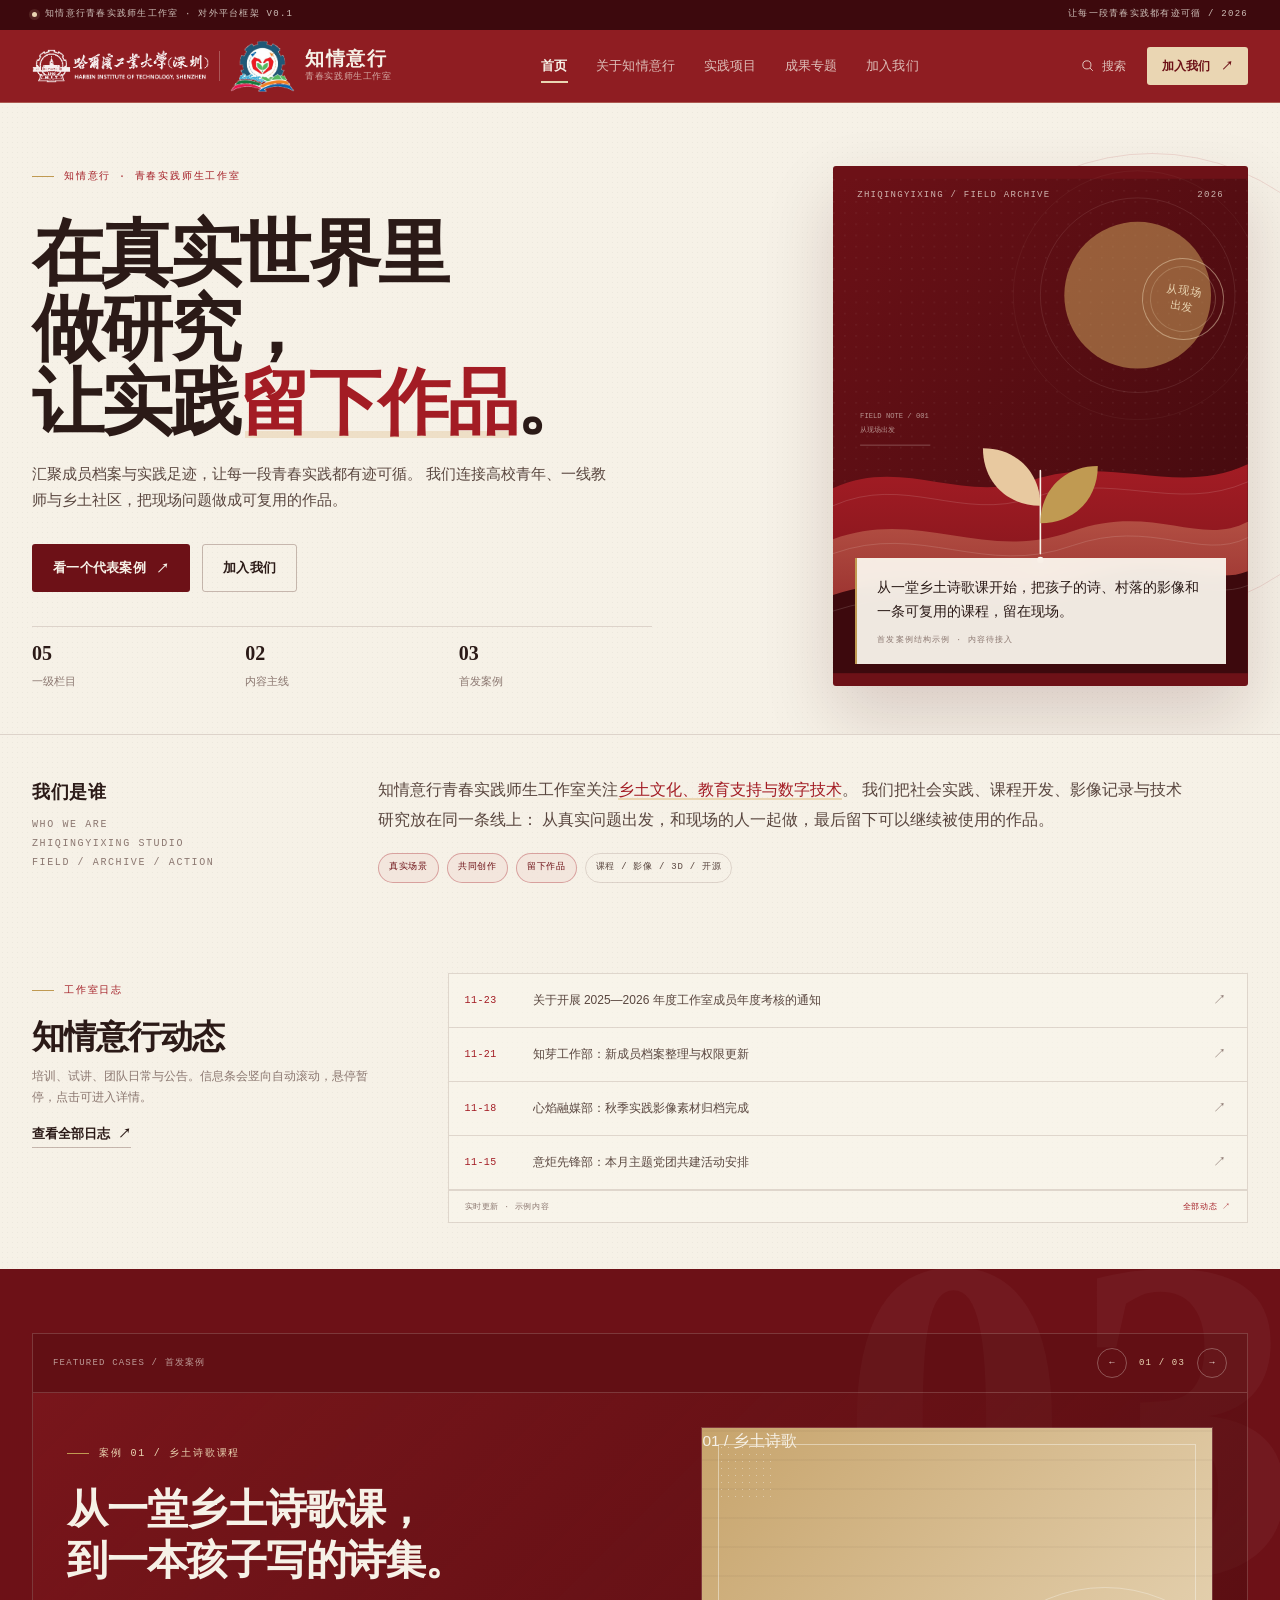
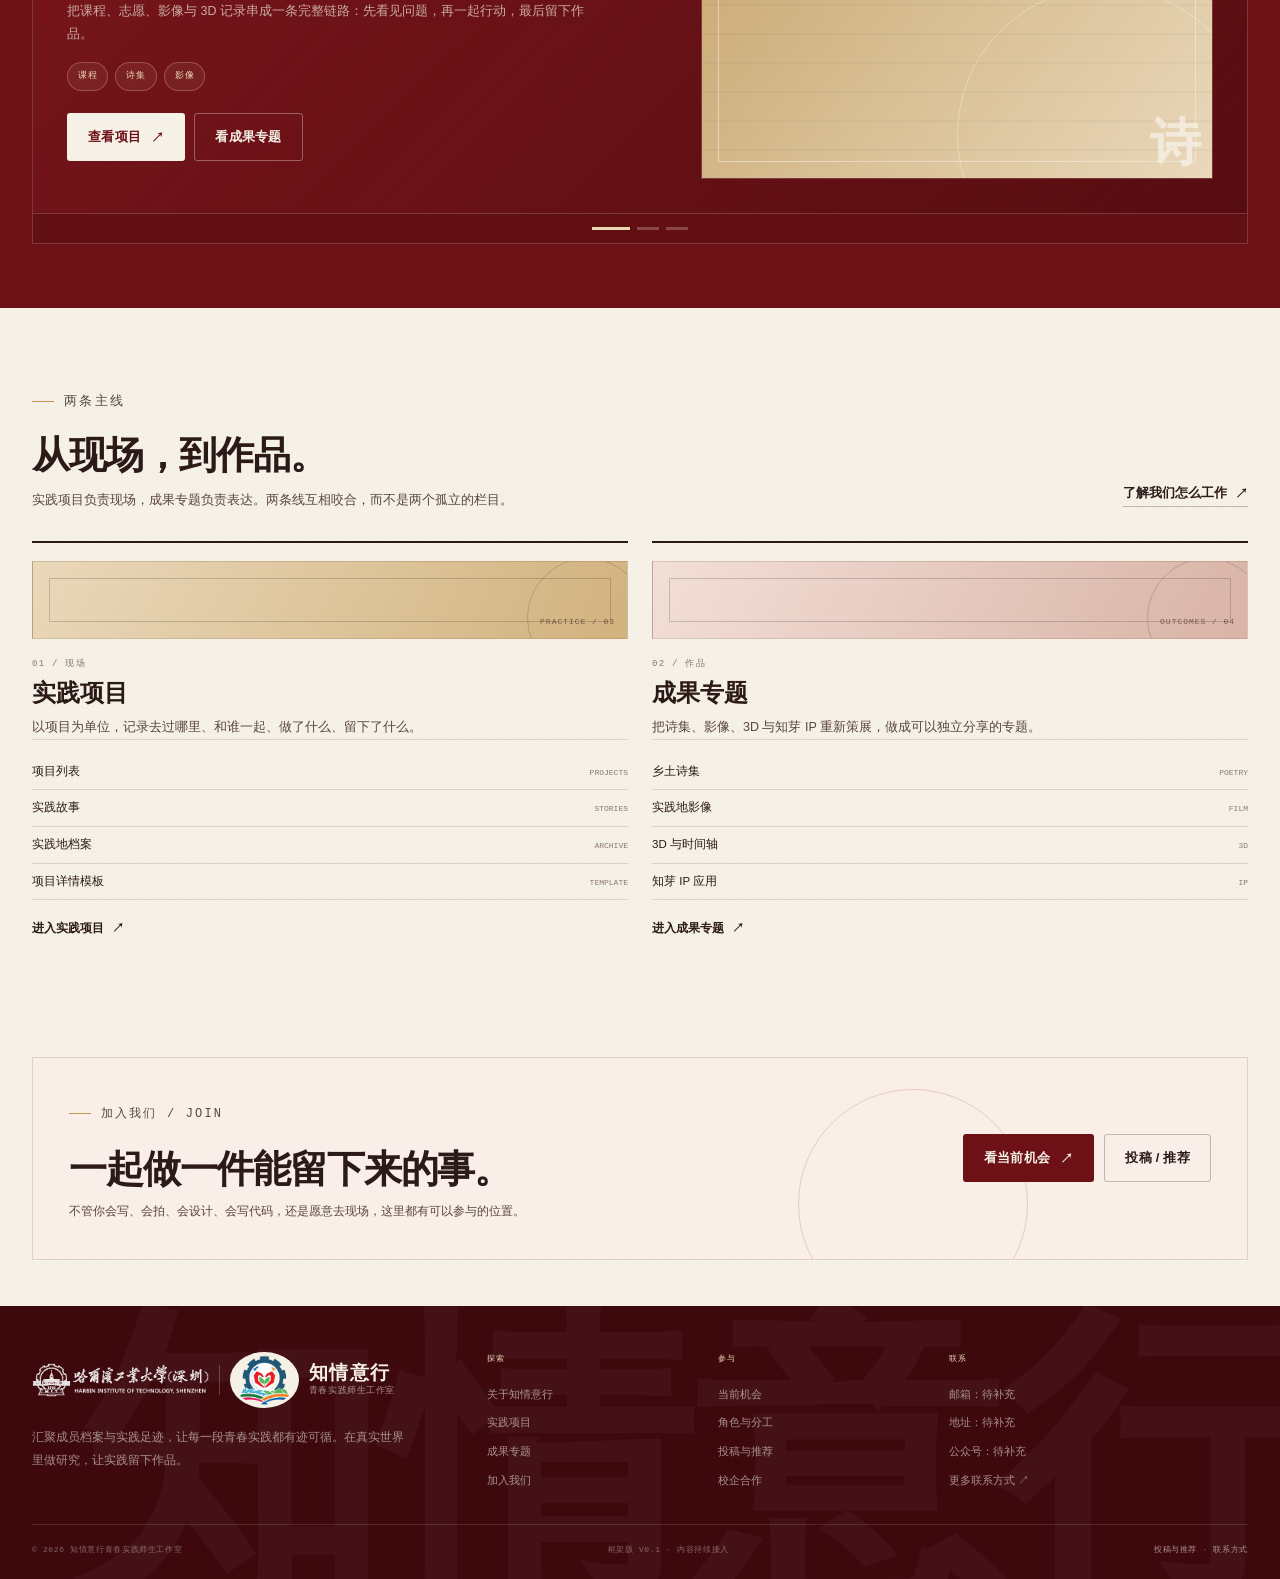
==== commit d8f7a5d5: "Add files via upload" ====
--- a/index.html
+++ b/index.html
@@ -4,7 +4,7 @@
   <meta charset="utf-8">
   <meta name="viewport" content="width=device-width, initial-scale=1">
   <title>知情意行青春实践师生工作室 · 在真实世界里做研究，让实践留下作品</title>
-  <meta name="description" content="知情意行青春实践师生工作室对外平台框架：科研创新、实践项目、成果专题、关于知情意行与加入我们。">
+  <meta name="description" content="知情意行青春实践师生工作室对外平台：实践项目、成果专题、关于知情意行与加入我们。">
   <meta name="theme-color" content="#6d1117">
   <link rel="icon" href="assets/img/studio-favicon.png" type="image/png">
   <link rel="stylesheet" href="assets/css/style.css">
@@ -25,7 +25,7 @@
         <img class="brand__hitsz" src="assets/img/hitsz-logo-transparent.png" alt="" width="464" height="89">
         <img class="brand__hitsz brand__hitsz--mobile" src="assets/img/hitsz-mark.png" alt="" width="106" height="93">
         <span class="brand__divider" aria-hidden="true"></span>
-        <img class="brand__mark brand__mark--studio" src="assets/img/studio-mark.png" alt="" width="698" height="557">
+        <img class="brand__mark brand__mark--studio" src="assets/img/studio-mark-transparent.png" alt="" width="698" height="557">
         <span class="brand__text">
           <span class="brand__inst">哈尔滨工业大学（深圳）</span>
           <span class="brand__name">知情意行</span>
@@ -35,10 +35,9 @@
 
       <nav class="site-nav" aria-label="主导航">
         <a href="index.html" data-nav="home">首页</a>
-        <a href="research.html" data-nav="research">科研创新</a>
+        <a href="about.html" data-nav="about">关于知情意行</a>
         <a href="practice.html" data-nav="practice">实践项目</a>
         <a href="outcomes.html" data-nav="outcomes">成果专题</a>
-        <a href="about.html" data-nav="about">关于知情意行</a>
         <a href="join.html" data-nav="join">加入我们</a>
       </nav>
 
@@ -65,11 +64,10 @@
     </div>
     <nav class="mobile-nav" aria-label="移动端主导航">
       <a href="index.html" data-nav="home">首页 <span>01</span></a>
-      <a href="research.html" data-nav="research">科研创新 <span>02</span></a>
+      <a href="about.html" data-nav="about">关于知情意行 <span>02</span></a>
       <a href="practice.html" data-nav="practice">实践项目 <span>03</span></a>
       <a href="outcomes.html" data-nav="outcomes">成果专题 <span>04</span></a>
-      <a href="about.html" data-nav="about">关于知情意行 <span>05</span></a>
-      <a href="join.html" data-nav="join">加入我们 <span>06</span></a>
+      <a href="join.html" data-nav="join">加入我们 <span>05</span></a>
     </nav>
     <div class="mobile-panel__foot">
       <p>从问题到现场，再到作品。</p>
@@ -110,16 +108,16 @@
           </div>
           <div class="hero__meta" aria-label="平台结构">
             <div class="hero__meta-item">
-              <strong>06</strong>
+              <strong>05</strong>
               <span>一级栏目</span>
+            </div>
+            <div class="hero__meta-item">
+              <strong>02</strong>
+              <span>内容主线</span>
             </div>
             <div class="hero__meta-item">
               <strong>03</strong>
-              <span>内容主线</span>
-            </div>
-            <div class="hero__meta-item">
-              <strong>01</strong>
-              <span>首发案例位</span>
+              <span>首发案例</span>
             </div>
           </div>
         </div>
@@ -213,111 +211,141 @@
       </div>
     </section>
 
-    <section class="section section--tight">
+    <section class="section section--tight" id="news">
       <div class="container notes__grid">
         <div class="reveal">
           <p class="eyebrow">工作室日志</p>
           <h2 class="notes__title">知情意行动态</h2>
-          <p class="notes__intro">培训、试讲、团队日常与公告。只有持续更新时，这个模块才出现在首页。</p>
-          <a class="text-link" style="margin-top: 14px;" href="about.html#notes">全部动态 <span class="arrow">↗</span></a>
-        </div>
-        <div class="reveal" data-delay="1">
-          <a class="note-row" href="about.html#notes">
-            <span class="note-row__type">培训 / 示例</span>
-            <span class="note-row__title">从一次试讲到一门课程：培训记录待补充</span>
-            <span class="note-row__date">2026.11</span>
-          </a>
-          <a class="note-row" href="about.html#notes">
-            <span class="note-row__type">团队 / 示例</span>
-            <span class="note-row__title">一次项目复盘会，如何变成下一篇技术博客</span>
-            <span class="note-row__date">2026.11</span>
-          </a>
-          <a class="note-row" href="about.html#notes">
-            <span class="note-row__type">公告 / 示例</span>
-            <span class="note-row__title">对外平台框架进入内测，案例与栏目持续接入</span>
-            <span class="note-row__date">2026.11</span>
-          </a>
+          <p class="notes__intro">培训、试讲、团队日常与公告。信息条会竖向自动滚动，悬停暂停，点击可进入详情。</p>
+          <a class="text-link" style="margin-top: 14px;" href="about.html#notes">查看全部日志 <span class="arrow">↗</span></a>
+        </div>
+        <div class="news-ticker" data-ticker data-visible="4">
+          <div class="news-ticker__viewport">
+            <div class="news-ticker__track" data-ticker-track>
+              <a class="news-ticker__item" href="article-detail.html">
+                <span class="news-ticker__date">11-23</span>
+                <span class="news-ticker__title">关于开展 2025—2026 年度工作室成员年度考核的通知</span>
+                <span class="news-ticker__arrow">↗</span>
+              </a>
+              <a class="news-ticker__item" href="article-detail.html">
+                <span class="news-ticker__date">11-21</span>
+                <span class="news-ticker__title">知芽工作部：新成员档案整理与权限更新</span>
+                <span class="news-ticker__arrow">↗</span>
+              </a>
+              <a class="news-ticker__item" href="article-detail.html">
+                <span class="news-ticker__date">11-18</span>
+                <span class="news-ticker__title">心焰融媒部：秋季实践影像素材归档完成</span>
+                <span class="news-ticker__arrow">↗</span>
+              </a>
+              <a class="news-ticker__item" href="article-detail.html">
+                <span class="news-ticker__date">11-15</span>
+                <span class="news-ticker__title">意炬先锋部：本月主题党团共建活动安排</span>
+                <span class="news-ticker__arrow">↗</span>
+              </a>
+              <a class="news-ticker__item" href="article-detail.html">
+                <span class="news-ticker__date">11-12</span>
+                <span class="news-ticker__title">萤光知行部：周末社区陪伴志愿者招募</span>
+                <span class="news-ticker__arrow">↗</span>
+              </a>
+              <a class="news-ticker__item" href="article-detail.html">
+                <span class="news-ticker__date">11-08</span>
+                <span class="news-ticker__title">青蓝研创中心：乡土诗歌课程包完成第二轮试讲</span>
+                <span class="news-ticker__arrow">↗</span>
+              </a>
+            </div>
+          </div>
+          <div class="news-ticker__foot">
+            <span>实时更新 · 示例内容</span>
+            <a href="about.html#notes">全部动态 <span class="arrow">↗</span></a>
+          </div>
         </div>
       </div>
     </section>
 
     <section class="featured" id="featured">
       <div class="container">
-        <div class="featured__grid">
-          <div class="featured__visual reveal">
-            <span class="featured__visual-label">Featured / 首发案例位</span>
-            <svg viewBox="0 0 640 480" role="img" aria-label="书本与幼苗的抽象插画">
-              <defs>
-                <linearGradient id="book-bg" x1="0" y1="0" x2="1" y2="1">
-                  <stop offset="0" stop-color="#6d1117"></stop>
-                  <stop offset="1" stop-color="#3d090d"></stop>
-                </linearGradient>
-                <linearGradient id="page" x1="0" y1="0" x2="0" y2="1">
-                  <stop offset="0" stop-color="#f7f2e7"></stop>
-                  <stop offset="1" stop-color="#ded5c3"></stop>
-                </linearGradient>
-              </defs>
-              <rect width="640" height="480" fill="url(#book-bg)"></rect>
-              <circle cx="500" cy="120" r="74" fill="#d6ae63" opacity="0.42"></circle>
-              <g stroke="#f6f1e7" opacity="0.12" fill="none">
-                <circle cx="500" cy="120" r="96"></circle>
-                <circle cx="500" cy="120" r="124"></circle>
-                <path d="M0 330C110 286 202 344 310 312C430 276 520 330 640 292"></path>
-                <path d="M0 372C120 330 214 386 326 352C444 316 534 368 640 334"></path>
-              </g>
-              <g transform="translate(320 310)">
-                <path d="M-160 0C-96-30-36-22 0 2V112C-36 88-96 80-160 110Z" fill="url(#page)"></path>
-                <path d="M160 0C96-30 36-22 0 2V112C36 88 96 80 160 110Z" fill="url(#page)" opacity="0.86"></path>
-                <path d="M0 2V112" stroke="#173e3a" stroke-width="1" opacity="0.35"></path>
-                <g stroke="#173e3a" opacity="0.28" stroke-width="1">
-                  <path d="M-132 28C-88 10-46 14-20 28"></path>
-                  <path d="M-132 48C-88 30-46 34-20 48"></path>
-                  <path d="M-132 68C-88 50-46 54-20 68"></path>
-                  <path d="M20 28C46 14 88 10 132 28"></path>
-                  <path d="M20 48C46 34 88 30 132 48"></path>
-                  <path d="M20 68C46 54 88 50 132 68"></path>
-                </g>
-                <g transform="translate(0 -58)">
-                  <path d="M0 70V0" stroke="#f6f1e7" stroke-width="2" stroke-linecap="round"></path>
-                  <path d="M0 36C-28 36-48 16-48-12C-20-12 0 8 0 36Z" fill="#e8c9a0"></path>
-                  <path d="M0 50C28 50 48 30 48 2C20 2 0 22 0 50Z" fill="#c09a52"></path>
-                </g>
-              </g>
-              <g fill="#f6f1e7" opacity="0.5" font-family="monospace" font-size="9">
-                <text x="28" y="34">CASE 01 / 乡土诗歌课程</text>
-                <text x="28" y="452">FIELD NOTE · ZHIQINGYIXING STUDIO</text>
-              </g>
-            </svg>
-          </div>
-
-          <div class="featured__copy reveal" data-delay="1">
-            <p class="eyebrow eyebrow--light">代表案例 / 01</p>
-            <h2>从一堂乡土诗歌课，到一本孩子写的诗集。</h2>
-            <p class="featured__lead">
-              这是首页的首发案例位。它把课程、志愿、影像与 3D 记录串成一条完整链路：
-              先看见问题，再一起行动，最后留下作品。当前展示的是结构示例，具体项目内容将在案例接入后替换。
-            </p>
-            <div class="featured__steps">
-              <div class="featured__step">
-                <span>01 / 问题</span>
-                <h3>孩子想表达</h3>
-                <p>有表达欲，却缺少被看见的载体；志愿者有热情，却缺少可复用的课程。</p>
-              </div>
-              <div class="featured__step">
-                <span>02 / 行动</span>
-                <h3>一起写诗</h3>
-                <p>开发乡土诗歌课程，组织支教与共读，让孩子写下自己的诗。</p>
-              </div>
-              <div class="featured__step">
-                <span>03 / 留下</span>
-                <h3>一本诗集</h3>
-                <p>诗集、课程包、实践地影像与 3D 记录，以及可以继续带走的经验。</p>
-              </div>
-            </div>
-            <div class="featured__actions">
-              <a class="btn btn--light" href="project-detail.html">查看项目详情模板 <span class="arrow">↗</span></a>
-              <a class="btn btn--outline-light" href="outcomes.html">看成果专题</a>
-            </div>
+        <div class="case-carousel" data-carousel aria-label="首发案例">
+          <div class="case-carousel__top">
+            <p>Featured Cases / 首发案例</p>
+            <div class="case-carousel__controls">
+              <button type="button" data-carousel-prev aria-label="上一个案例">←</button>
+              <span data-carousel-count>01 / 03</span>
+              <button type="button" data-carousel-next aria-label="下一个案例">→</button>
+            </div>
+          </div>
+          <div class="case-carousel__viewport">
+            <div class="case-carousel__track" data-carousel-track>
+              <article class="case-slide">
+                <div class="case-slide__copy">
+                  <p class="eyebrow eyebrow--light">案例 01 / 乡土诗歌课程</p>
+                  <h2>从一堂乡土诗歌课，<br>到一本孩子写的诗集。</h2>
+                  <p class="case-slide__lead">把课程、志愿、影像与 3D 记录串成一条完整链路：先看见问题，再一起行动，最后留下作品。</p>
+                  <div class="case-slide__tags">
+                    <span class="tag">课程</span><span class="tag">诗集</span><span class="tag">影像</span>
+                  </div>
+                  <div class="case-slide__actions">
+                    <a class="btn btn--light" href="project-detail.html">查看项目 <span class="arrow">↗</span></a>
+                    <a class="btn btn--outline-light" href="outcomes.html#poetry">看成果专题</a>
+                  </div>
+                </div>
+                <div class="case-slide__art">
+                  <div class="visual visual--poem">
+                    <span class="visual__grid"></span>
+                    <span class="visual__word">诗</span>
+                    <span class="visual__label">01 / 乡土诗歌</span>
+                  </div>
+                </div>
+              </article>
+
+              <article class="case-slide">
+                <div class="case-slide__copy">
+                  <p class="eyebrow eyebrow--light">案例 02 / 教师共备与试讲</p>
+                  <h2>把一次试讲，<br>变成一门可以带走的课程。</h2>
+                  <p class="case-slide__lead">教师共备、试讲、反馈与迭代，让课程在每次进入现场之前，都更完整一点。</p>
+                  <div class="case-slide__tags">
+                    <span class="tag">教师</span><span class="tag">课程</span><span class="tag">复盘</span>
+                  </div>
+                  <div class="case-slide__actions">
+                    <a class="btn btn--light" href="project-detail.html">查看项目 <span class="arrow">↗</span></a>
+                    <a class="btn btn--outline-light" href="practice.html#projects">看实践项目</a>
+                  </div>
+                </div>
+                <div class="case-slide__art">
+                  <div class="visual visual--project">
+                    <span class="visual__grid"></span>
+                    <span class="visual__word">课</span>
+                    <span class="visual__label">02 / 共备与试讲</span>
+                  </div>
+                </div>
+              </article>
+
+              <article class="case-slide">
+                <div class="case-slide__copy">
+                  <p class="eyebrow eyebrow--light">案例 03 / 实践地影像档案</p>
+                  <h2>用一个地方的变化，<br>做一份可以回看的档案。</h2>
+                  <p class="case-slide__lead">照片、访谈与 3D 记录，按时间与地点组织，让一次实践在结束后仍然可以被看见。</p>
+                  <div class="case-slide__tags">
+                    <span class="tag">影像</span><span class="tag">3D</span><span class="tag">实践地</span>
+                  </div>
+                  <div class="case-slide__actions">
+                    <a class="btn btn--light" href="project-detail.html">查看项目 <span class="arrow">↗</span></a>
+                    <a class="btn btn--outline-light" href="outcomes.html#specials">看专题列表</a>
+                  </div>
+                </div>
+                <div class="case-slide__art">
+                  <div class="visual visual--film">
+                    <span class="visual__grid"></span>
+                    <span class="visual__word">影</span>
+                    <span class="visual__label">03 / 实践地影像</span>
+                  </div>
+                </div>
+              </article>
+            </div>
+          </div>
+          <div class="case-carousel__dots" data-carousel-dots>
+            <button class="is-active" type="button" data-carousel-dot aria-label="第 1 个案例"></button>
+            <button type="button" data-carousel-dot aria-label="第 2 个案例"></button>
+            <button type="button" data-carousel-dot aria-label="第 3 个案例"></button>
           </div>
         </div>
       </div>
@@ -327,31 +355,17 @@
       <div class="container">
         <div class="section-head">
           <div class="section-head__main">
-            <p class="eyebrow">三条主线</p>
-            <h2>从问题，到现场，再到作品。</h2>
-            <p>科研创新负责方法，实践项目负责现场，成果专题负责表达。三条线互相咬合，而不是三个孤立的栏目。</p>
+            <p class="eyebrow">两条主线</p>
+            <h2>从现场，到作品。</h2>
+            <p>实践项目负责现场，成果专题负责表达。两条线互相咬合，而不是两个孤立的栏目。</p>
           </div>
           <a class="text-link section-head__link" href="about.html#story">了解我们怎么工作 <span class="arrow">↗</span></a>
         </div>
 
         <div class="lines-grid">
           <article class="line-card reveal">
-            <div class="line-card__band line-card__band--research"><span>RESEARCH / 02</span></div>
-            <span class="line-card__num">01 / 方法</span>
-            <h3>科研创新</h3>
-            <p class="line-card__desc">把现场问题变成可复用的方案：竞赛、技术博客、大创项目与开源贡献。</p>
-            <div class="line-card__list">
-              <a href="research.html#competition">竞赛风采 <span>COMPETE</span></a>
-              <a href="research.html#blog">技术博客 <span>WRITE</span></a>
-              <a href="research.html#innovation">大创项目 <span>BUILD</span></a>
-              <a href="research.html#open-source">开源贡献 <span>SHARE</span></a>
-            </div>
-            <a class="line-card__link" href="research.html">进入科研创新 <span class="arrow">↗</span></a>
-          </article>
-
-          <article class="line-card reveal" data-delay="1">
             <div class="line-card__band line-card__band--practice"><span>PRACTICE / 03</span></div>
-            <span class="line-card__num">02 / 现场</span>
+            <span class="line-card__num">01 / 现场</span>
             <h3>实践项目</h3>
             <p class="line-card__desc">以项目为单位，记录去过哪里、和谁一起、做了什么、留下了什么。</p>
             <div class="line-card__list">
@@ -363,9 +377,9 @@
             <a class="line-card__link" href="practice.html">进入实践项目 <span class="arrow">↗</span></a>
           </article>
 
-          <article class="line-card reveal" data-delay="2">
+          <article class="line-card reveal" data-delay="1">
             <div class="line-card__band line-card__band--outcomes"><span>OUTCOMES / 04</span></div>
-            <span class="line-card__num">03 / 作品</span>
+            <span class="line-card__num">02 / 作品</span>
             <h3>成果专题</h3>
             <p class="line-card__desc">把诗集、影像、3D 与知芽 IP 重新策展，做成可以独立分享的专题。</p>
             <div class="line-card__list">
@@ -409,7 +423,7 @@
         <img class="brand__hitsz" src="assets/img/hitsz-logo-transparent.png" alt="" width="464" height="89">
         <img class="brand__hitsz brand__hitsz--mobile" src="assets/img/hitsz-mark.png" alt="" width="106" height="93">
         <span class="brand__divider" aria-hidden="true"></span>
-        <img class="brand__mark brand__mark--studio" src="assets/img/studio-mark.png" alt="" width="698" height="557">
+        <img class="brand__mark brand__mark--studio" src="assets/img/studio-mark-transparent.png" alt="" width="698" height="557">
         <span class="brand__text">
           <span class="brand__inst">哈尔滨工业大学（深圳）</span>
           <span class="brand__name">知情意行</span>
@@ -420,10 +434,10 @@
         </div>
         <div class="footer__col">
           <h3>探索</h3>
-          <a href="research.html">科研创新</a>
+          <a href="about.html">关于知情意行</a>
           <a href="practice.html">实践项目</a>
           <a href="outcomes.html">成果专题</a>
-          <a href="about.html">关于知情意行</a>
+          <a href="join.html">加入我们</a>
         </div>
         <div class="footer__col">
           <h3>参与</h3>
@@ -437,13 +451,13 @@
           <p>邮箱：待补充</p>
           <p>地址：待补充</p>
           <p>公众号：待补充</p>
-          <a href="about.html#contact">更多联系方式 <span class="arrow">↗</span></a>
+          <a href="join.html#cooperation">更多联系方式 <span class="arrow">↗</span></a>
         </div>
       </div>
       <div class="footer__bottom">
         <span>© <span data-year>2026</span> 知情意行青春实践师生工作室</span>
         <span>框架版 v0.1 · 内容持续接入</span>
-        <span><a href="join.html#submit">投稿与推荐</a> · <a href="about.html#contact">联系方式</a></span>
+        <span><a href="join.html#submit">投稿与推荐</a> · <a href="join.html#cooperation">联系方式</a></span>
       </div>
     </div>
   </footer>
--- a/assets/css/style.css
+++ b/assets/css/style.css
@@ -532,6 +532,93 @@
   transition: transform 0.3s ease, opacity 0.3s ease;
 }
 
+/* Red first-level navigation bar */
+.site-header {
+  border-bottom: 1px solid rgba(234, 214, 179, 0.32);
+  background: #8f1d22;
+  backdrop-filter: none;
+}
+
+.site-header.is-scrolled {
+  border-color: rgba(234, 214, 179, 0.38);
+  background: #7a151a;
+  box-shadow: 0 8px 24px rgba(61, 9, 13, 0.18);
+}
+
+.site-header .brand__hitsz {
+  filter: brightness(0) invert(1);
+  opacity: 0.92;
+  mix-blend-mode: normal;
+}
+
+.site-header .brand__divider {
+  background: rgba(246, 241, 231, 0.28);
+}
+
+.site-header .brand__mark--studio {
+  mix-blend-mode: normal;
+}
+
+.site-header .brand__name {
+  color: var(--paper);
+}
+
+.site-header .brand__en {
+  color: rgba(246, 241, 231, 0.66);
+}
+
+.site-header .brand__inst {
+  color: rgba(246, 241, 231, 0.52);
+}
+
+.site-header .site-nav a {
+  color: rgba(246, 241, 231, 0.76);
+}
+
+.site-header .site-nav a:hover,
+.site-header .site-nav a[aria-current="page"] {
+  color: var(--paper);
+}
+
+.site-header .site-nav a::after {
+  height: 2px;
+  background: var(--gold-soft);
+}
+
+.site-header .icon-btn {
+  color: rgba(246, 241, 231, 0.78);
+}
+
+.site-header .icon-btn:hover {
+  color: var(--paper);
+  border-color: rgba(246, 241, 231, 0.28);
+}
+
+.site-header .header-actions .btn--solid {
+  color: var(--teal-deep);
+  background: var(--gold-soft);
+}
+
+.site-header .header-actions .btn--solid:hover {
+  background: #f4e3c8;
+}
+
+.site-header .menu-toggle {
+  border-color: rgba(246, 241, 231, 0.32);
+}
+
+.site-header .menu-toggle span {
+  background: var(--paper);
+}
+
+.footer__brand .brand__mark--studio {
+  height: 56px;
+  padding: 0;
+  border-radius: 0;
+  background: transparent;
+  mix-blend-mode: normal;
+}
+
 /* ---------- buttons ---------- */
 
 .btn {
@@ -987,7 +1074,7 @@
   position: absolute;
   top: -80px;
   right: -20px;
-  content: "01";
+  content: "03";
   color: rgba(246, 241, 231, 0.035);
   font-family: var(--serif);
   font-size: 36vw;
@@ -1092,11 +1179,229 @@
   margin-top: 28px;
 }
 
+/* ---------- case carousel ---------- */
+
+.case-carousel {
+  position: relative;
+  border: 1px solid rgba(246, 241, 231, 0.18);
+  background: rgba(61, 9, 13, 0.22);
+}
+
+.case-carousel__top {
+  display: flex;
+  align-items: center;
+  justify-content: space-between;
+  gap: 20px;
+  padding: 14px 20px;
+  border-bottom: 1px solid rgba(246, 241, 231, 0.18);
+  color: rgba(246, 241, 231, 0.62);
+  font-family: var(--mono);
+  font-size: 9px;
+  letter-spacing: 0.13em;
+  text-transform: uppercase;
+}
+
+.case-carousel__controls {
+  display: flex;
+  align-items: center;
+  gap: 12px;
+  color: var(--gold-soft);
+}
+
+.case-carousel__controls button {
+  display: grid;
+  place-items: center;
+  width: 30px;
+  height: 30px;
+  color: var(--paper);
+  border: 1px solid rgba(246, 241, 231, 0.3);
+  border-radius: 50%;
+  background: transparent;
+  transition: background 0.2s ease, color 0.2s ease;
+}
+
+.case-carousel__controls button:hover {
+  color: var(--teal-deep);
+  background: var(--gold-soft);
+}
+
+.case-carousel__viewport {
+  overflow: hidden;
+}
+
+.case-carousel__track {
+  display: flex;
+  transition: transform 0.7s var(--ease);
+  will-change: transform;
+}
+
+.case-slide {
+  display: grid;
+  grid-template-columns: minmax(0, 1.08fr) minmax(280px, 0.92fr);
+  gap: 34px;
+  flex: 0 0 100%;
+  align-items: stretch;
+  min-height: 420px;
+  padding: 34px;
+  background: linear-gradient(135deg, rgba(143, 29, 34, 0.5), rgba(61, 9, 13, 0.28));
+}
+
+.case-slide__copy {
+  display: flex;
+  flex-direction: column;
+  justify-content: center;
+}
+
+.case-slide h2 {
+  margin: 4px 0 14px;
+  color: var(--paper);
+  font-family: var(--serif);
+  font-size: clamp(2rem, 3.2vw, 3rem);
+  font-weight: 600;
+  line-height: 1.25;
+  letter-spacing: -0.03em;
+}
+
+.case-slide__lead {
+  max-width: 540px;
+  color: rgba(246, 241, 231, 0.68);
+  font-size: 12.5px;
+  line-height: 1.85;
+}
+
+.case-slide__tags {
+  display: flex;
+  flex-wrap: wrap;
+  gap: 7px;
+  margin-top: 16px;
+}
+
+.case-slide__tags .tag {
+  color: var(--gold-soft);
+  border-color: rgba(234, 214, 179, 0.28);
+  background: rgba(234, 214, 179, 0.07);
+}
+
+.case-slide__actions {
+  display: flex;
+  flex-wrap: wrap;
+  gap: 9px;
+  margin-top: 22px;
+}
+
+.case-slide__art {
+  position: relative;
+  min-height: 300px;
+  overflow: hidden;
+  border: 1px solid rgba(246, 241, 231, 0.18);
+}
+
+.case-slide__art .visual {
+  position: absolute;
+  inset: 0;
+}
+
+.case-carousel__dots {
+  display: flex;
+  justify-content: center;
+  gap: 7px;
+  padding: 13px 20px;
+  border-top: 1px solid rgba(246, 241, 231, 0.18);
+}
+
+.case-carousel__dots button {
+  width: 22px;
+  height: 3px;
+  border: 0;
+  background: rgba(246, 241, 231, 0.25);
+  transition: background 0.2s ease, width 0.2s ease;
+}
+
+.case-carousel__dots button.is-active {
+  width: 38px;
+  background: var(--gold-soft);
+}
+
+/* ---------- news ticker ---------- */
+
+.news-ticker {
+  overflow: hidden;
+  border: 1px solid var(--line);
+  background: rgba(251, 247, 238, 0.52);
+}
+
+.news-ticker__viewport {
+  height: 216px;
+  overflow: hidden;
+}
+
+.news-ticker__track {
+  transition: transform 0.6s var(--ease);
+}
+
+.news-ticker__item {
+  display: grid;
+  grid-template-columns: 54px minmax(0, 1fr) 18px;
+  gap: 14px;
+  align-items: center;
+  height: 54px;
+  padding: 0 16px;
+  border-bottom: 1px solid var(--line);
+  transition: background 0.2s ease;
+}
+
+.news-ticker__item:hover {
+  background: rgba(163, 28, 36, 0.045);
+}
+
+.news-ticker__date {
+  color: var(--teal);
+  font-family: var(--mono);
+  font-size: 10px;
+  letter-spacing: 0.04em;
+}
+
+.news-ticker__title {
+  overflow: hidden;
+  color: var(--ink-soft);
+  font-size: 12px;
+  line-height: 1.5;
+  text-overflow: ellipsis;
+  white-space: nowrap;
+  transition: color 0.2s ease;
+}
+
+.news-ticker__item:hover .news-ticker__title {
+  color: var(--ink);
+}
+
+.news-ticker__arrow {
+  color: var(--muted);
+  font-size: 13px;
+}
+
+.news-ticker__foot {
+  display: flex;
+  align-items: center;
+  justify-content: space-between;
+  gap: 12px;
+  padding: 9px 16px;
+  border-top: 1px solid var(--line);
+  color: var(--muted);
+  font-family: var(--mono);
+  font-size: 8px;
+  letter-spacing: 0.07em;
+}
+
+.news-ticker__foot a {
+  color: var(--teal);
+}
+
 /* ---------- three lines ---------- */
 
 .lines-grid {
   display: grid;
-  grid-template-columns: repeat(3, 1fr);
+  grid-template-columns: repeat(2, 1fr);
   gap: 24px;
 }
 
@@ -2425,6 +2730,66 @@
   line-height: 1.8;
 }
 
+.department-grid {
+  display: grid;
+  grid-template-columns: repeat(2, minmax(0, 1fr));
+  gap: 16px;
+}
+
+.department-card {
+  display: grid;
+  grid-template-columns: 50px minmax(0, 1fr);
+  gap: 16px;
+  padding: 19px;
+  border: 1px solid var(--line);
+  border-top: 2px solid var(--teal);
+  background: rgba(251, 247, 238, 0.55);
+}
+
+.department-card:nth-child(5) {
+  grid-column: span 2;
+}
+
+.department-card__num {
+  display: grid;
+  place-items: center;
+  width: 42px;
+  height: 42px;
+  color: var(--gold-soft);
+  background: var(--teal-deep);
+  font-family: var(--mono);
+  font-size: 11px;
+  letter-spacing: 0.06em;
+}
+
+.department-card h3 {
+  margin: 1px 0 6px;
+  font-family: var(--serif);
+  font-size: 20px;
+  font-weight: 600;
+}
+
+.department-card p {
+  color: var(--ink-soft);
+  font-size: 11.5px;
+  line-height: 1.8;
+}
+
+.department-card__fit {
+  margin-top: 9px;
+  padding-top: 8px;
+  border-top: 1px solid var(--line);
+  font-size: 10.5px !important;
+}
+
+.department-card__fit strong {
+  color: var(--teal);
+}
+
+.task-grid {
+  margin-top: 26px;
+}
+
 .people-grid {
   display: grid;
   grid-template-columns: repeat(4, 1fr);
@@ -3351,6 +3716,58 @@
     --gutter: 22px;
   }
 
+  .case-carousel__top {
+    padding: 11px 14px;
+    font-size: 8px;
+  }
+
+  .case-carousel__controls {
+    gap: 8px;
+  }
+
+  .case-carousel__controls button {
+    width: 27px;
+    height: 27px;
+  }
+
+  .case-slide {
+    grid-template-columns: 1fr;
+    gap: 18px;
+    min-height: 0;
+    padding: 22px;
+  }
+
+  .case-slide h2 {
+    font-size: clamp(1.8rem, 8.4vw, 2.4rem);
+  }
+
+  .case-slide__art {
+    min-height: 190px;
+  }
+
+  .case-carousel__dots {
+    padding: 10px 14px;
+  }
+
+  .news-ticker__viewport {
+    height: 192px;
+  }
+
+  .news-ticker__item {
+    grid-template-columns: 46px minmax(0, 1fr) 14px;
+    gap: 10px;
+    height: 48px;
+    padding: 0 12px;
+  }
+
+  .news-ticker__title {
+    font-size: 11px;
+  }
+
+  .news-ticker__date {
+    font-size: 9px;
+  }
+
   .section {
     padding: 52px 0;
   }
@@ -3595,6 +4012,17 @@
     gap: 26px;
   }
 
+  .department-grid {
+    grid-template-columns: 1fr;
+  }
+
+  .department-card,
+  .department-card:nth-child(5) {
+    grid-column: auto;
+    grid-template-columns: 42px minmax(0, 1fr);
+    padding: 16px;
+  }
+
   .people-grid {
     grid-template-columns: 1fr;
   }
